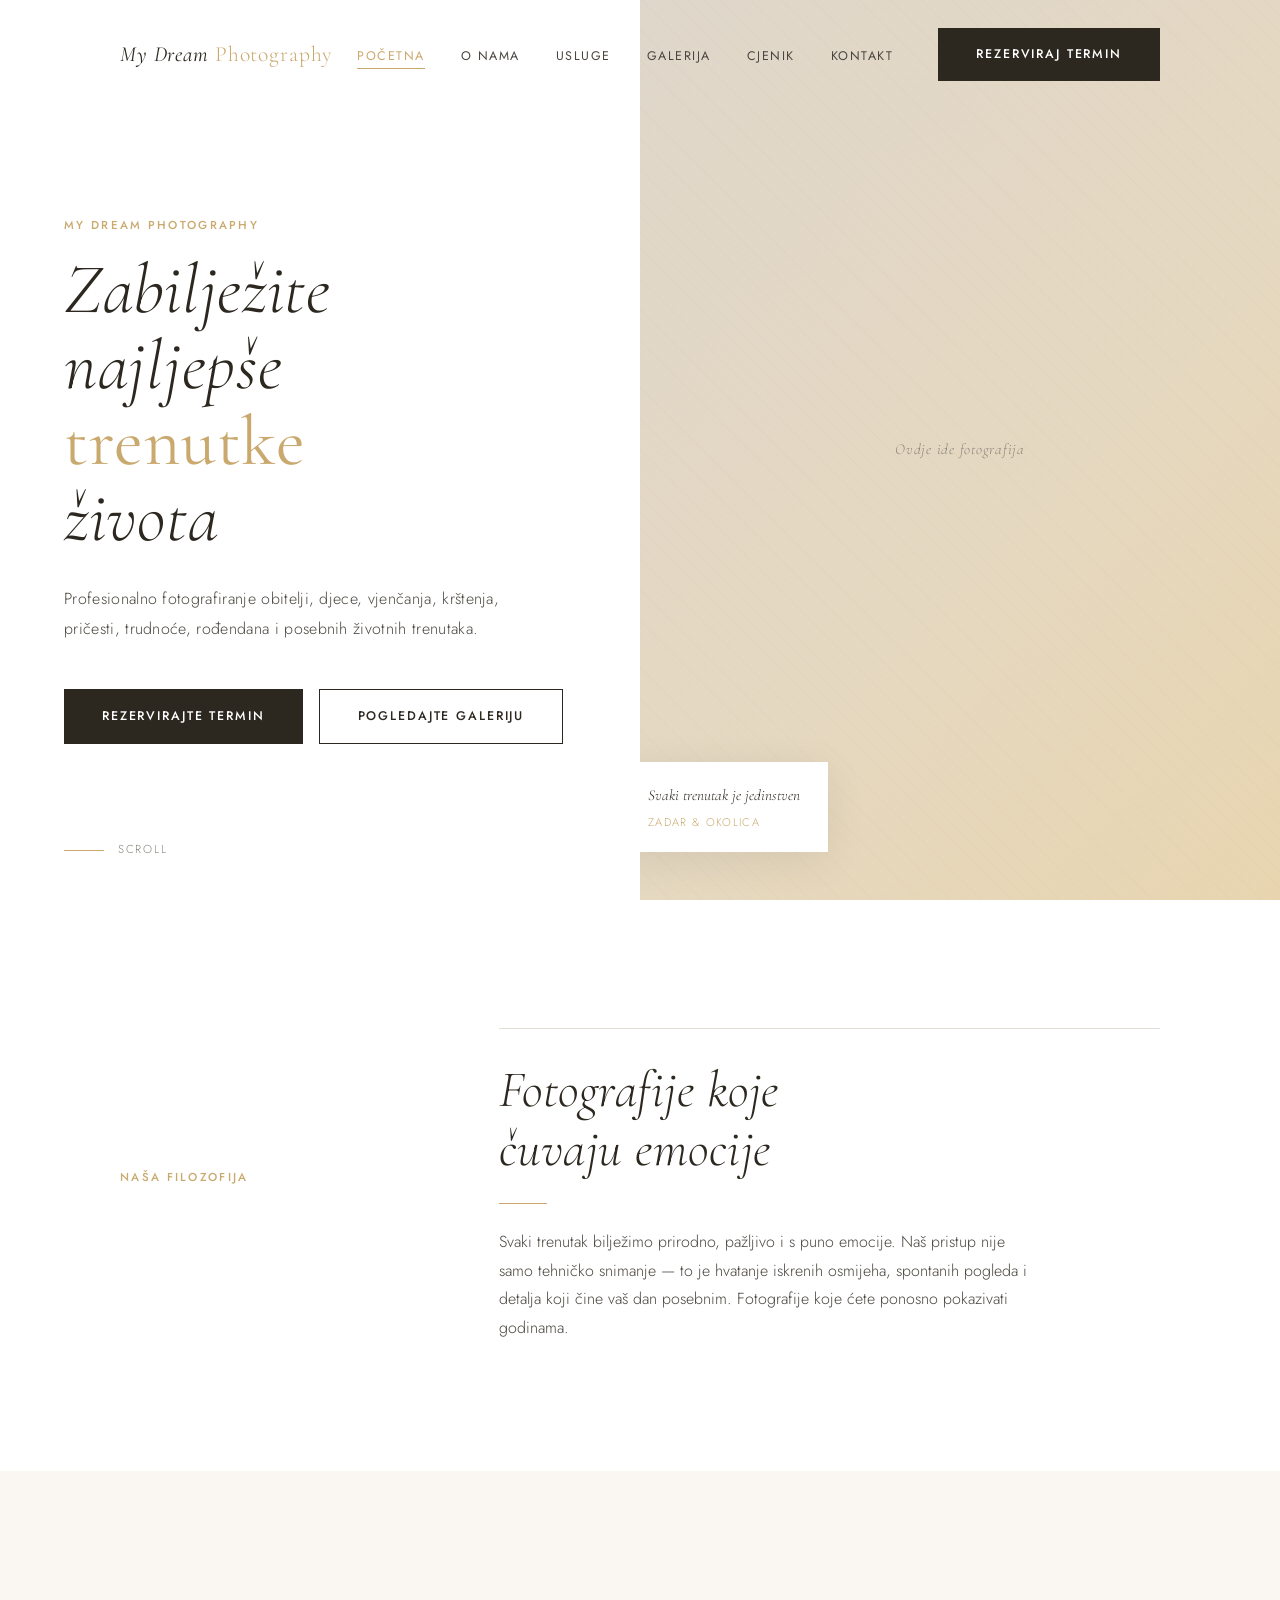
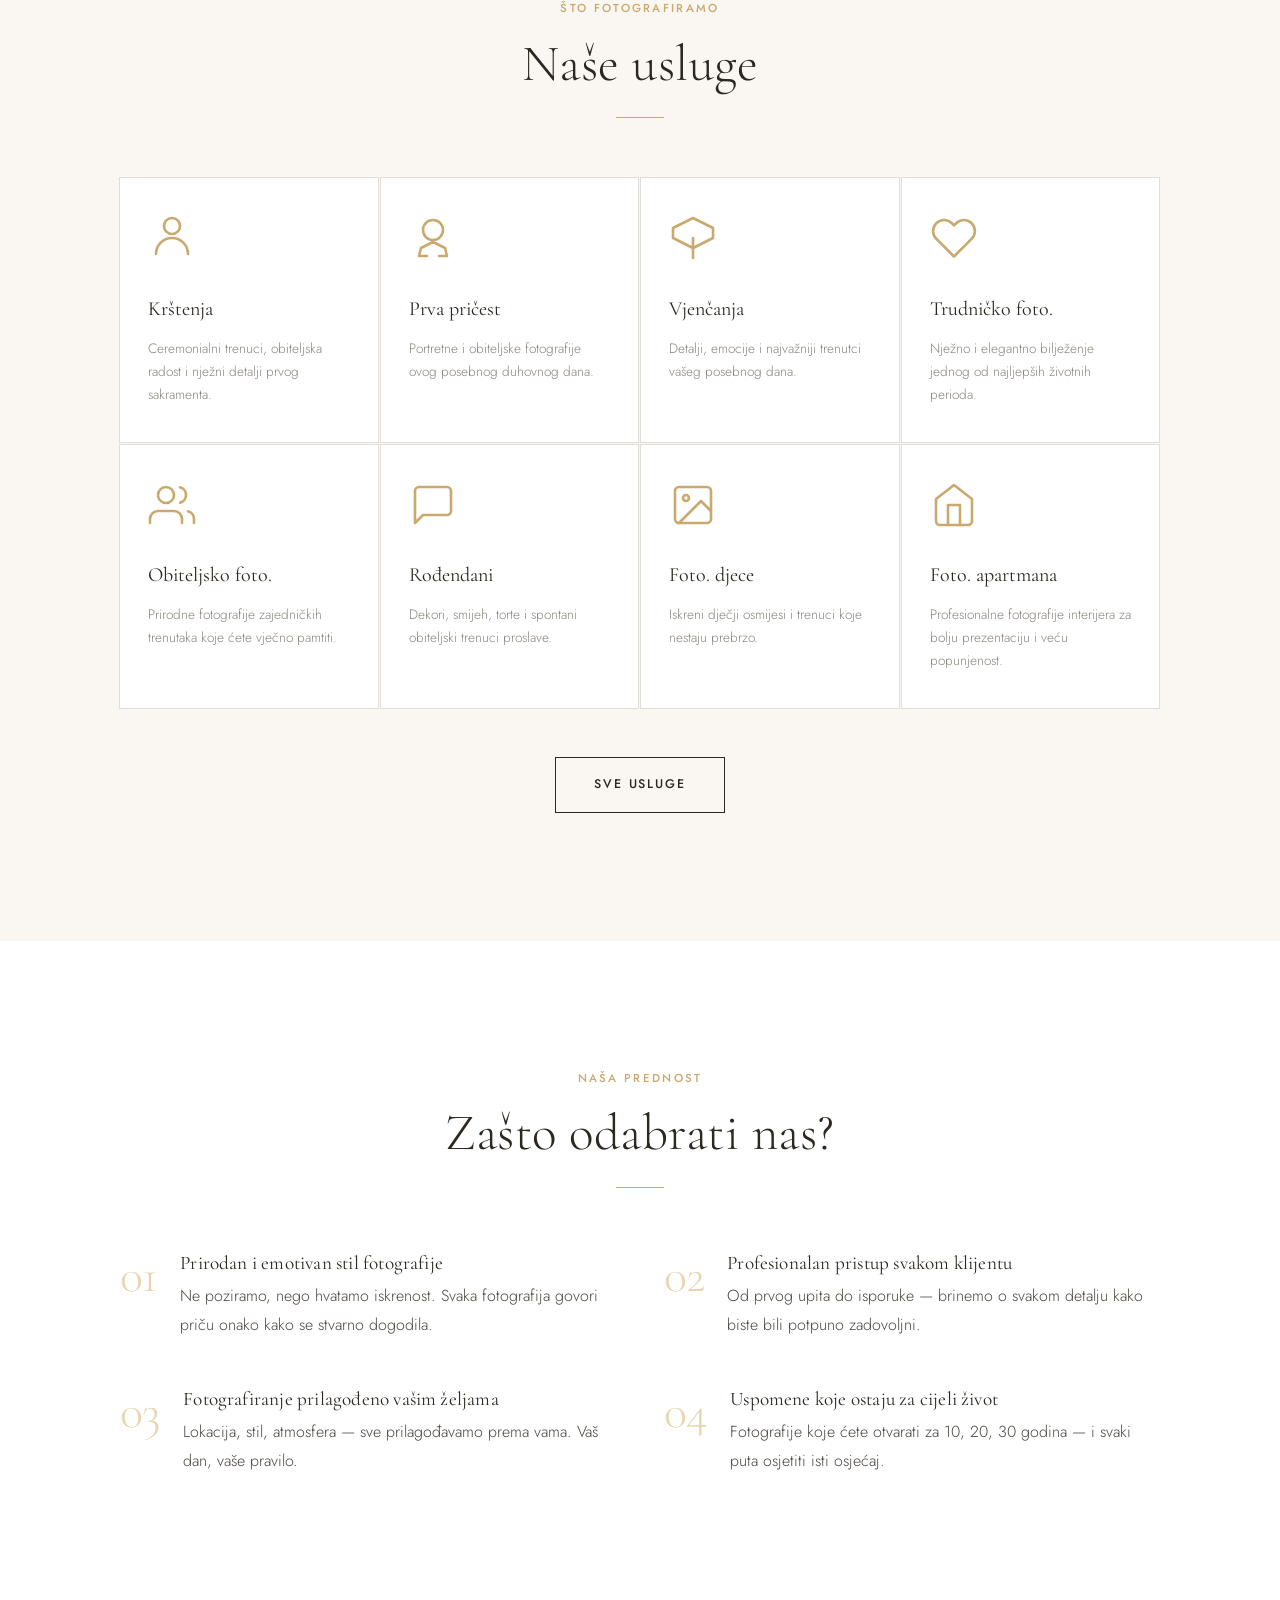
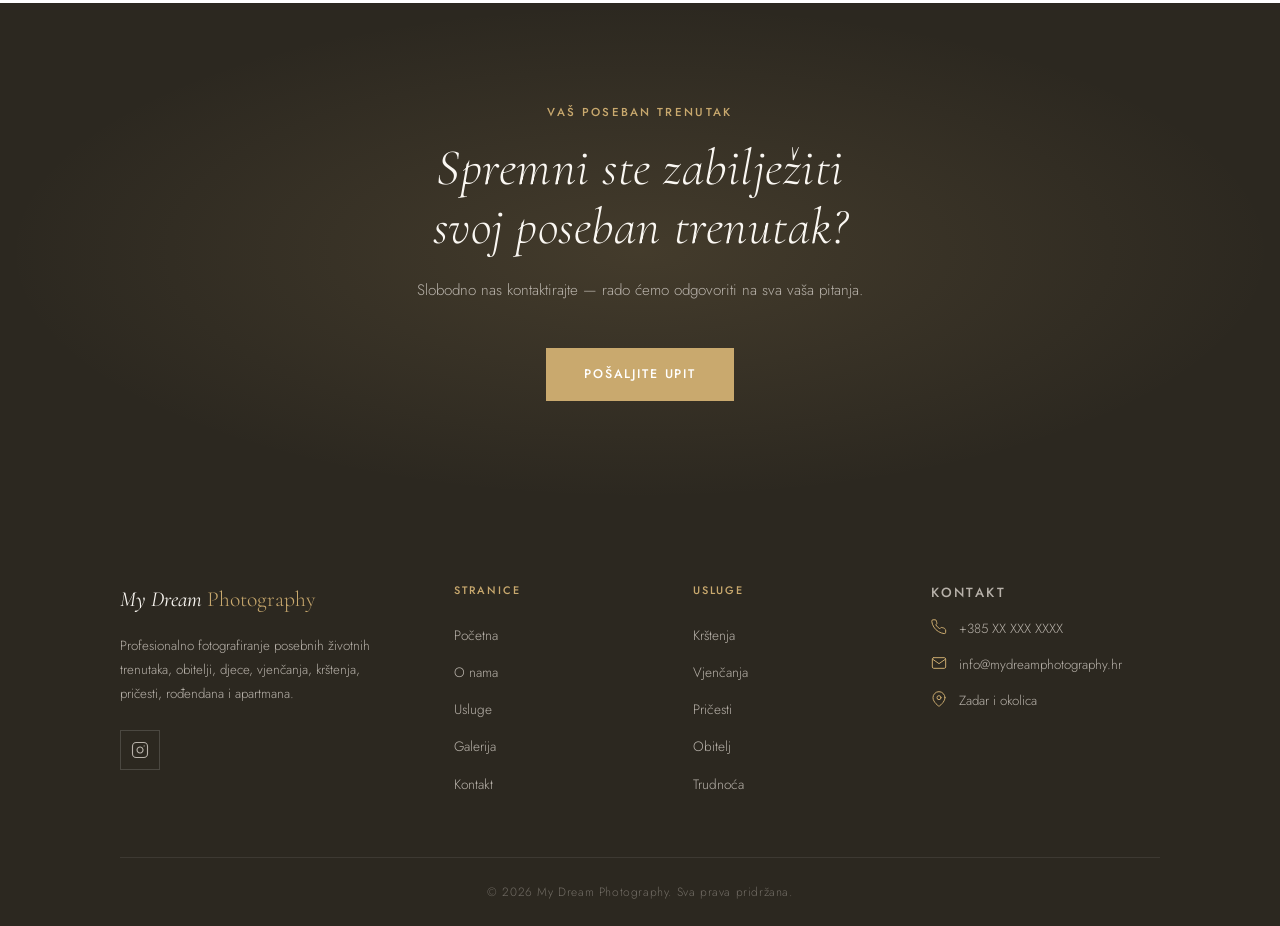
==== index.html @ 4d003e07 "1" ====
<!DOCTYPE html>
<html lang="hr">
<head>
  <meta charset="UTF-8">
  <meta name="viewport" content="width=device-width, initial-scale=1.0">
  <title>My Dream Photography | Profesionalni fotograf Zadar</title>
  <meta name="description" content="Profesionalno fotografiranje vjenčanja, krštenja, pričesti, obitelji, djece, trudnoće, rođendana i apartmana u Zadru i okolici.">
  <meta property="og:title" content="My Dream Photography | Profesionalni fotograf Zadar">
  <meta property="og:description" content="Zabilježite najljepše trenutke života kroz objektiv. Profesionalno fotografiranje u Zadru i okolici.">
  <meta property="og:type" content="website">
  <link rel="preconnect" href="https://fonts.googleapis.com">
  <link rel="preconnect" href="https://fonts.gstatic.com" crossorigin>
  <link href="https://fonts.googleapis.com/css2?family=Cormorant+Garamond:ital,wght@0,300;0,400;0,500;1,300;1,400&family=Jost:wght@300;400;500&display=swap" rel="stylesheet">
  <link rel="stylesheet" href="css/style.css">
</head>
<body>

  <!-- NAV -->
  <nav class="nav" aria-label="Glavna navigacija">
    <div class="container">
      <div class="nav__inner">
        <a href="index.html" class="nav__logo">My Dream <span>Photography</span></a>
        <ul class="nav__links" role="list">
          <li><a href="index.html">Početna</a></li>
          <li><a href="pages/o-nama.html">O nama</a></li>
          <li><a href="pages/usluge.html">Usluge</a></li>
          <li><a href="pages/galerija.html">Galerija</a></li>
          <li><a href="pages/cjenik.html">Cjenik</a></li>
          <li><a href="pages/kontakt.html">Kontakt</a></li>
        </ul>
        <a href="pages/kontakt.html" class="btn btn--primary nav__cta">Rezerviraj termin</a>
        <button class="nav__hamburger" aria-label="Otvori meni" aria-expanded="false">
          <span></span><span></span><span></span>
        </button>
      </div>
    </div>
  </nav>

  <!-- MOBILE MENU -->
  <div class="nav__overlay"></div>
  <div class="nav__mobile">
    <a href="index.html">Početna</a>
    <a href="pages/o-nama.html">O nama</a>
    <a href="pages/usluge.html">Usluge</a>
    <a href="pages/galerija.html">Galerija</a>
    <a href="pages/cjenik.html">Cjenik</a>
    <a href="pages/kontakt.html">Kontakt</a>
    <a href="pages/kontakt.html" class="btn btn--primary">Rezerviraj termin</a>
  </div>

  <main>

    <!-- HERO -->
    <section class="hero" aria-label="Hero sekcija">
      <div class="hero__content">
        <span class="eyebrow">My Dream Photography</span>
        <h1 class="hero__title reveal">
          Zabilježite<br>
          najljepše<br>
          <em>trenutke</em><br>
          života
        </h1>
        <p class="hero__subtitle reveal" style="transition-delay: 0.15s;">
          Profesionalno fotografiranje obitelji, djece, vjenčanja, krštenja, pričesti, trudnoće, rođendana i posebnih životnih trenutaka.
        </p>
        <div class="hero__buttons reveal" style="transition-delay: 0.25s;">
          <a href="pages/kontakt.html" class="btn btn--primary">Rezervirajte termin</a>
          <a href="pages/galerija.html" class="btn btn--outline">Pogledajte galeriju</a>
        </div>
        <div class="hero__scroll">
          <span class="hero__scroll-line"></span>
          Scroll
        </div>
      </div>

      <div class="hero__visual">
        <div class="photo-placeholder hero__photo-placeholder">
          <span>Ovdje ide fotografija</span>
        </div>
        <div class="hero__badge reveal" style="transition-delay: 0.4s;">
          <p>Svaki trenutak je jedinstven</p>
          <span>Zadar &amp; okolica</span>
        </div>
      </div>
    </section>

    <!-- INTRO -->
    <section class="section intro" id="uvod">
      <div class="container">
        <div class="intro__inner">
          <div class="intro__label reveal-left">
            <span class="eyebrow">Naša filozofija</span>
          </div>
          <div class="intro__title-block reveal">
            <h2>Fotografije koje<br><em style="font-style:italic;">čuvaju emocije</em></h2>
            <div class="divider divider--left"></div>
            <p style="max-width: 540px;">
              Svaki trenutak bilježimo prirodno, pažljivo i s puno emocije. Naš pristup nije samo tehničko snimanje — to je hvatanje iskrenih osmijeha, spontanih pogleda i detalja koji čine vaš dan posebnim. Fotografije koje ćete ponosno pokazivati godinama.
            </p>
          </div>
        </div>
      </div>
    </section>

    <!-- SERVICES -->
    <section class="section section--cream">
      <div class="container">
        <div class="text-center reveal">
          <span class="eyebrow">Što fotografiramo</span>
          <h2>Naše usluge</h2>
          <div class="divider"></div>
        </div>
        <div class="services__grid stagger">
          <div class="service-card">
            <svg class="service-card__icon" viewBox="0 0 24 24" fill="none" stroke="currentColor" stroke-width="1.3" stroke-linecap="round" stroke-linejoin="round" aria-hidden="true">
              <path d="M12 2a4 4 0 1 0 4 4A4 4 0 0 0 12 2zM4 20a8 8 0 0 1 16 0"/>
            </svg>
            <p class="service-card__title">Krštenja</p>
            <p class="service-card__desc">Ceremonialni trenuci, obiteljska radost i nježni detalji prvog sakramenta.</p>
          </div>
          <div class="service-card">
            <svg class="service-card__icon" viewBox="0 0 24 24" fill="none" stroke="currentColor" stroke-width="1.3" stroke-linecap="round" stroke-linejoin="round" aria-hidden="true">
              <circle cx="12" cy="8" r="5"/><path d="M9 21H5l1-4 6-3 6 3 1 4h-4"/>
            </svg>
            <p class="service-card__title">Prva pričest</p>
            <p class="service-card__desc">Portretne i obiteljske fotografije ovog posebnog duhovnog dana.</p>
          </div>
          <div class="service-card">
            <svg class="service-card__icon" viewBox="0 0 24 24" fill="none" stroke="currentColor" stroke-width="1.3" stroke-linecap="round" stroke-linejoin="round" aria-hidden="true">
              <path d="M12 22V12M2 7l10-5 10 5M2 7v5l10 5 10-5V7"/>
            </svg>
            <p class="service-card__title">Vjenčanja</p>
            <p class="service-card__desc">Detalji, emocije i najvažniji trenutci vašeg posebnog dana.</p>
          </div>
          <div class="service-card">
            <svg class="service-card__icon" viewBox="0 0 24 24" fill="none" stroke="currentColor" stroke-width="1.3" stroke-linecap="round" stroke-linejoin="round" aria-hidden="true">
              <path d="M20.84 4.61a5.5 5.5 0 0 0-7.78 0L12 5.67l-1.06-1.06a5.5 5.5 0 0 0-7.78 7.78l1.06 1.06L12 21.23l7.78-7.78 1.06-1.06a5.5 5.5 0 0 0 0-7.78z"/>
            </svg>
            <p class="service-card__title">Trudničko foto.</p>
            <p class="service-card__desc">Nježno i elegantno bilježenje jednog od najljepših životnih perioda.</p>
          </div>
          <div class="service-card">
            <svg class="service-card__icon" viewBox="0 0 24 24" fill="none" stroke="currentColor" stroke-width="1.3" stroke-linecap="round" stroke-linejoin="round" aria-hidden="true">
              <path d="M17 21v-2a4 4 0 0 0-4-4H5a4 4 0 0 0-4 4v2"/><circle cx="9" cy="7" r="4"/>
              <path d="M23 21v-2a4 4 0 0 0-3-3.87"/><path d="M16 3.13a4 4 0 0 1 0 7.75"/>
            </svg>
            <p class="service-card__title">Obiteljsko foto.</p>
            <p class="service-card__desc">Prirodne fotografije zajedničkih trenutaka koje ćete vječno pamtiti.</p>
          </div>
          <div class="service-card">
            <svg class="service-card__icon" viewBox="0 0 24 24" fill="none" stroke="currentColor" stroke-width="1.3" stroke-linecap="round" stroke-linejoin="round" aria-hidden="true">
              <path d="M21 15a2 2 0 0 1-2 2H7l-4 4V5a2 2 0 0 1 2-2h14a2 2 0 0 1 2 2z"/>
            </svg>
            <p class="service-card__title">Rođendani</p>
            <p class="service-card__desc">Dekori, smijeh, torte i spontani obiteljski trenuci proslave.</p>
          </div>
          <div class="service-card">
            <svg class="service-card__icon" viewBox="0 0 24 24" fill="none" stroke="currentColor" stroke-width="1.3" stroke-linecap="round" stroke-linejoin="round" aria-hidden="true">
              <rect x="3" y="3" width="18" height="18" rx="2"/><circle cx="8.5" cy="8.5" r="1.5"/>
              <path d="M21 15l-5-5L5 21"/>
            </svg>
            <p class="service-card__title">Foto. djece</p>
            <p class="service-card__desc">Iskreni dječji osmijesi i trenuci koje nestaju prebrzo.</p>
          </div>
          <div class="service-card">
            <svg class="service-card__icon" viewBox="0 0 24 24" fill="none" stroke="currentColor" stroke-width="1.3" stroke-linecap="round" stroke-linejoin="round" aria-hidden="true">
              <path d="M3 9l9-7 9 7v11a2 2 0 0 1-2 2H5a2 2 0 0 1-2-2z"/>
              <polyline points="9 22 9 12 15 12 15 22"/>
            </svg>
            <p class="service-card__title">Foto. apartmana</p>
            <p class="service-card__desc">Profesionalne fotografije interijera za bolju prezentaciju i veću popunjenost.</p>
          </div>
        </div>
        <div class="text-center mt-48 reveal">
          <a href="pages/usluge.html" class="btn btn--outline">Sve usluge</a>
        </div>
      </div>
    </section>

    <!-- WHY US -->
    <section class="section">
      <div class="container">
        <div class="reveal text-center">
          <span class="eyebrow">Naša prednost</span>
          <h2>Zašto odabrati nas?</h2>
          <div class="divider"></div>
        </div>
        <div class="why__grid stagger" style="margin-top: 64px;">
          <div class="why-item">
            <span class="why-item__num">01</span>
            <div class="why-item__content">
              <h4>Prirodan i emotivan stil fotografije</h4>
              <p>Ne poziramo, nego hvatamo iskrenost. Svaka fotografija govori priču onako kako se stvarno dogodila.</p>
            </div>
          </div>
          <div class="why-item">
            <span class="why-item__num">02</span>
            <div class="why-item__content">
              <h4>Profesionalan pristup svakom klijentu</h4>
              <p>Od prvog upita do isporuke — brinemo o svakom detalju kako biste bili potpuno zadovoljni.</p>
            </div>
          </div>
          <div class="why-item">
            <span class="why-item__num">03</span>
            <div class="why-item__content">
              <h4>Fotografiranje prilagođeno vašim željama</h4>
              <p>Lokacija, stil, atmosfera — sve prilagođavamo prema vama. Vaš dan, vaše pravilo.</p>
            </div>
          </div>
          <div class="why-item">
            <span class="why-item__num">04</span>
            <div class="why-item__content">
              <h4>Uspomene koje ostaju za cijeli život</h4>
              <p>Fotografije koje ćete otvarati za 10, 20, 30 godina — i svaki puta osjetiti isti osjećaj.</p>
            </div>
          </div>
        </div>
      </div>
    </section>

    <!-- CTA BANNER -->
    <section class="cta-banner reveal">
      <div class="container text-center">
        <span class="eyebrow" style="color: var(--gold);">Vaš poseban trenutak</span>
        <h2>Spremni ste zabilježiti<br>svoj poseban trenutak?</h2>
        <p>Slobodno nas kontaktirajte — rado ćemo odgovoriti na sva vaša pitanja.</p>
        <a href="pages/kontakt.html" class="btn btn--gold">Pošaljite upit</a>
      </div>
    </section>

  </main>

  <!-- FOOTER -->
  <footer class="footer" role="contentinfo">
    <div class="container">
      <div class="footer__inner">
        <div>
          <a href="index.html" class="footer__logo">My Dream <span>Photography</span></a>
          <p class="footer__desc">Profesionalno fotografiranje posebnih životnih trenutaka, obitelji, djece, vjenčanja, krštenja, pričesti, rođendana i apartmana.</p>
          <a href="#" class="footer__insta" aria-label="Instagram profil">
            <svg width="18" height="18" viewBox="0 0 24 24" fill="none" stroke="currentColor" stroke-width="1.5" stroke-linecap="round" stroke-linejoin="round" aria-hidden="true">
              <rect x="2" y="2" width="20" height="20" rx="5" ry="5"/>
              <path d="M16 11.37A4 4 0 1 1 12.63 8 4 4 0 0 1 16 11.37z"/>
              <line x1="17.5" y1="6.5" x2="17.51" y2="6.5"/>
            </svg>
          </a>
        </div>
        <div>
          <p class="footer__heading">Stranice</p>
          <ul class="footer__links">
            <li><a href="index.html">Početna</a></li>
            <li><a href="pages/o-nama.html">O nama</a></li>
            <li><a href="pages/usluge.html">Usluge</a></li>
            <li><a href="pages/galerija.html">Galerija</a></li>
            <li><a href="pages/kontakt.html">Kontakt</a></li>
          </ul>
        </div>
        <div>
          <p class="footer__heading">Usluge</p>
          <ul class="footer__links">
            <li><a href="pages/usluge.html">Krštenja</a></li>
            <li><a href="pages/usluge.html">Vjenčanja</a></li>
            <li><a href="pages/usluge.html">Pričesti</a></li>
            <li><a href="pages/usluge.html">Obitelj</a></li>
            <li><a href="pages/usluge.html">Trudnoća</a></li>
          </ul>
        </div>
        <div class="footer__contact">
          <p class="footer__heading">Kontakt</p>
          <p>
            <svg viewBox="0 0 24 24" fill="none" stroke="currentColor" stroke-width="1.5" stroke-linecap="round" stroke-linejoin="round" aria-hidden="true"><path d="M22 16.92v3a2 2 0 0 1-2.18 2 19.79 19.79 0 0 1-8.63-3.07A19.5 19.5 0 0 1 4.19 12a19.79 19.79 0 0 1-3-8.64A2 2 0 0 1 3.06 1.18h3a2 2 0 0 1 2 1.72 12.84 12.84 0 0 0 .7 2.81 2 2 0 0 1-.45 2.11L7.09 8.54a16 16 0 0 0 6 6l1.27-1.27a2 2 0 0 1 2.11-.45 12.84 12.84 0 0 0 2.81.7A2 2 0 0 1 21 15z"/></svg>
            +385 XX XXX XXXX
          </p>
          <p>
            <svg viewBox="0 0 24 24" fill="none" stroke="currentColor" stroke-width="1.5" stroke-linecap="round" stroke-linejoin="round" aria-hidden="true"><path d="M4 4h16c1.1 0 2 .9 2 2v12c0 1.1-.9 2-2 2H4c-1.1 0-2-.9-2-2V6c0-1.1.9-2 2-2z"/><polyline points="22,6 12,13 2,6"/></svg>
            info@mydreamphotography.hr
          </p>
          <p>
            <svg viewBox="0 0 24 24" fill="none" stroke="currentColor" stroke-width="1.5" stroke-linecap="round" stroke-linejoin="round" aria-hidden="true"><path d="M21 10c0 7-9 13-9 13s-9-6-9-13a9 9 0 0 1 18 0z"/><circle cx="12" cy="10" r="3"/></svg>
            Zadar i okolica
          </p>
        </div>
      </div>
    </div>
    <div class="footer__bottom">
      &copy; 2026 My Dream Photography. Sva prava pridržana.
    </div>
  </footer>

  <script src="js/shared.js"></script>
</body>
</html>
---- css/style.css ----
/* ===========================
   MY DREAM PHOTOGRAPHY
   Design tokens & base styles
   =========================== */

@import url('https://fonts.googleapis.com/css2?family=Cormorant+Garamond:ital,wght@0,300;0,400;0,500;0,600;1,300;1,400&family=Jost:wght@300;400;500&display=swap');

:root {
  /* Palette */
  --white:       #FFFFFF;
  --cream:       #FAF7F2;
  --blush:       #F5EDE3;
  --gold-light:  #E8D5B0;
  --gold:        #C9A96E;
  --warm-gray:   #E2DDD7;
  --mid-gray:    #B8B2AA;
  --text-light:  #8A847C;
  --text:        #4A453F;
  --text-dark:   #2C2820;

  /* Typography */
  --serif:       'Cormorant Garamond', Georgia, serif;
  --sans:        'Jost', system-ui, sans-serif;

  /* Spacing */
  --section-pad: clamp(80px, 10vw, 140px);
  --container:   1160px;
  --gap:         clamp(24px, 4vw, 48px);

  /* Motion */
  --ease-out:    cubic-bezier(0.16, 1, 0.3, 1);
  --ease-in-out: cubic-bezier(0.4, 0, 0.2, 1);
  --dur-fast:    0.3s;
  --dur-med:     0.6s;
  --dur-slow:    1s;
}

/* ====== RESET & BASE ====== */
*, *::before, *::after { box-sizing: border-box; margin: 0; padding: 0; }

html {
  scroll-behavior: smooth;
  font-size: 16px;
}

body {
  font-family: var(--sans);
  font-weight: 300;
  color: var(--text);
  background: var(--white);
  line-height: 1.7;
  overflow-x: hidden;
}

img { max-width: 100%; height: auto; display: block; }
a { color: inherit; text-decoration: none; }
ul { list-style: none; }

/* ====== TYPOGRAPHY ====== */
h1, h2, h3, h4, h5 {
  font-family: var(--serif);
  font-weight: 400;
  color: var(--text-dark);
  line-height: 1.15;
  letter-spacing: 0.01em;
}

h1 { font-size: clamp(2.8rem, 6vw, 5.2rem); font-weight: 300; }
h2 { font-size: clamp(2rem, 4vw, 3.2rem); font-weight: 300; }
h3 { font-size: clamp(1.4rem, 2.5vw, 2rem); }
h4 { font-size: clamp(1.1rem, 2vw, 1.4rem); }

p {
  font-size: clamp(0.9rem, 1.5vw, 1rem);
  color: var(--text);
  line-height: 1.8;
}

.eyebrow {
  font-family: var(--sans);
  font-size: 0.72rem;
  font-weight: 500;
  letter-spacing: 0.2em;
  text-transform: uppercase;
  color: var(--gold);
  display: block;
  margin-bottom: 16px;
}

/* ====== LAYOUT ====== */
.container {
  max-width: var(--container);
  margin: 0 auto;
  padding: 0 clamp(20px, 5vw, 60px);
}

.section {
  padding: var(--section-pad) 0;
}

.section--cream { background: var(--cream); }
.section--blush { background: var(--blush); }
.section--warm  { background: var(--warm-gray); }

/* ====== PLACEHOLDERS ====== */
.photo-placeholder {
  background: linear-gradient(135deg, var(--warm-gray) 0%, var(--gold-light) 100%);
  display: flex;
  align-items: center;
  justify-content: center;
  text-align: center;
  position: relative;
  overflow: hidden;
}

.photo-placeholder::before {
  content: '';
  position: absolute;
  inset: 0;
  background: 
    linear-gradient(135deg, rgba(201,169,110,0.12) 0%, transparent 60%),
    repeating-linear-gradient(
      45deg,
      transparent,
      transparent 10px,
      rgba(201,169,110,0.06) 10px,
      rgba(201,169,110,0.06) 11px
    );
}

.photo-placeholder span {
  font-family: var(--serif);
  font-style: italic;
  font-size: 0.95rem;
  color: var(--text-light);
  letter-spacing: 0.05em;
  position: relative;
  z-index: 1;
  padding: 20px;
}

/* ====== BUTTONS ====== */
.btn {
  display: inline-flex;
  align-items: center;
  gap: 10px;
  font-family: var(--sans);
  font-size: 0.78rem;
  font-weight: 500;
  letter-spacing: 0.15em;
  text-transform: uppercase;
  padding: 16px 38px;
  border: none;
  cursor: pointer;
  transition: all var(--dur-fast) var(--ease-out);
  text-decoration: none;
  position: relative;
  overflow: hidden;
}

.btn::after {
  content: '';
  position: absolute;
  inset: 0;
  background: rgba(255,255,255,0.15);
  transform: translateX(-110%);
  transition: transform 0.5s var(--ease-out);
  pointer-events: none;
}

.btn:hover::after { transform: translateX(0); }

.btn--primary {
  background: var(--text-dark);
  color: var(--white);
}

.btn--primary:hover {
  background: var(--gold);
  transform: translateY(-2px);
}

.btn--outline {
  background: transparent;
  color: var(--text-dark);
  border: 1px solid var(--text-dark);
}

.btn--outline:hover {
  background: var(--text-dark);
  color: var(--white);
  transform: translateY(-2px);
}

.btn--gold {
  background: var(--gold);
  color: var(--white);
}

.btn--gold:hover {
  background: var(--text-dark);
  transform: translateY(-2px);
}

.btn--ghost {
  background: transparent;
  color: var(--gold);
  border: 1px solid var(--gold);
  padding: 14px 32px;
}

.btn--ghost:hover {
  background: var(--gold);
  color: var(--white);
}

/* ====== NAVIGATION ====== */
.nav {
  position: fixed;
  top: 0;
  left: 0;
  width: 100%;
  z-index: 1000;
  transition: all var(--dur-med) var(--ease-out);
  padding: 28px 0;
}

.nav.scrolled {
  background: rgba(255,255,255,0.96);
  backdrop-filter: blur(20px);
  -webkit-backdrop-filter: blur(20px);
  padding: 18px 0;
  box-shadow: 0 1px 0 rgba(0,0,0,0.06);
}

.nav__inner {
  display: flex;
  align-items: center;
  justify-content: space-between;
}

.nav__logo {
  font-family: var(--serif);
  font-size: 1.35rem;
  font-weight: 400;
  letter-spacing: 0.04em;
  color: var(--text-dark);
  font-style: italic;
}

.nav__logo span {
  font-weight: 300;
  font-style: normal;
  color: var(--gold);
}

.nav__links {
  display: flex;
  align-items: center;
  gap: 36px;
}

.nav__links a {
  font-size: 0.78rem;
  font-weight: 400;
  letter-spacing: 0.12em;
  text-transform: uppercase;
  color: var(--text);
  transition: color var(--dur-fast);
  position: relative;
}

.nav__links a::after {
  content: '';
  position: absolute;
  bottom: -4px;
  left: 0;
  width: 0;
  height: 1px;
  background: var(--gold);
  transition: width var(--dur-fast) var(--ease-out);
}

.nav__links a:hover { color: var(--text-dark); }
.nav__links a:hover::after { width: 100%; }
.nav__links a.active { color: var(--gold); }
.nav__links a.active::after { width: 100%; }

.nav__cta {
  margin-left: 20px;
}

/* Hamburger */
.nav__hamburger {
  display: none;
  flex-direction: column;
  justify-content: space-between;
  width: 28px;
  height: 20px;
  cursor: pointer;
  background: none;
  border: none;
  padding: 0;
  z-index: 1100;
}

.nav__hamburger span {
  display: block;
  height: 1px;
  background: var(--text-dark);
  transition: all var(--dur-fast) var(--ease-out);
  transform-origin: left center;
}

.nav__hamburger.open span:nth-child(1) { transform: rotate(45deg) translate(1px, -1px); }
.nav__hamburger.open span:nth-child(2) { opacity: 0; transform: scaleX(0); }
.nav__hamburger.open span:nth-child(3) { transform: rotate(-45deg) translate(1px, 1px); }

/* Mobile menu */
.nav__mobile {
  position: fixed;
  top: 0;
  right: -100%;
  width: min(360px, 100vw);
  height: 100vh;
  background: var(--white);
  z-index: 1050;
  display: flex;
  flex-direction: column;
  justify-content: center;
  align-items: flex-start;
  padding: 60px 48px;
  transition: right var(--dur-slow) var(--ease-out);
  box-shadow: -20px 0 60px rgba(0,0,0,0.08);
}

.nav__mobile.open { right: 0; }

.nav__mobile a {
  font-family: var(--serif);
  font-size: 2.2rem;
  font-weight: 300;
  color: var(--text-dark);
  margin-bottom: 16px;
  opacity: 0;
  transform: translateX(20px);
  transition: opacity 0.4s, transform 0.4s, color var(--dur-fast);
}

.nav__mobile.open a {
  opacity: 1;
  transform: translateX(0);
}

.nav__mobile.open a:nth-child(1) { transition-delay: 0.1s; }
.nav__mobile.open a:nth-child(2) { transition-delay: 0.15s; }
.nav__mobile.open a:nth-child(3) { transition-delay: 0.2s; }
.nav__mobile.open a:nth-child(4) { transition-delay: 0.25s; }
.nav__mobile.open a:nth-child(5) { transition-delay: 0.3s; }
.nav__mobile.open a:nth-child(6) { transition-delay: 0.35s; }

.nav__mobile a:hover { color: var(--gold); }

.nav__mobile .btn {
  margin-top: 32px;
  opacity: 0;
  transform: translateY(10px);
  transition: opacity 0.4s 0.4s, transform 0.4s 0.4s, all var(--dur-fast);
}

.nav__mobile.open .btn {
  opacity: 1;
  transform: translateY(0);
}

.nav__overlay {
  position: fixed;
  inset: 0;
  background: rgba(44,40,32,0.5);
  z-index: 1040;
  opacity: 0;
  pointer-events: none;
  transition: opacity var(--dur-med);
  backdrop-filter: blur(4px);
}

.nav__overlay.open {
  opacity: 1;
  pointer-events: all;
}

/* ====== HERO ====== */
.hero {
  min-height: 100vh;
  display: grid;
  grid-template-columns: 1fr 1fr;
  position: relative;
  overflow: hidden;
}

.hero__content {
  display: flex;
  flex-direction: column;
  justify-content: center;
  padding: 140px clamp(20px, 5vw, 80px) 80px;
  position: relative;
  z-index: 2;
}

.hero__title {
  font-size: clamp(3rem, 5.5vw, 5.5rem);
  font-weight: 300;
  font-style: italic;
  line-height: 1.08;
  margin-bottom: 28px;
  color: var(--text-dark);
}

.hero__title em {
  font-style: normal;
  font-weight: 400;
  color: var(--gold);
}

.hero__subtitle {
  font-size: clamp(0.9rem, 1.4vw, 1rem);
  font-weight: 300;
  color: var(--text);
  max-width: 440px;
  margin-bottom: 44px;
  line-height: 1.9;
  letter-spacing: 0.02em;
}

.hero__buttons {
  display: flex;
  gap: 16px;
  flex-wrap: wrap;
}

.hero__visual {
  position: relative;
  background: linear-gradient(160deg, var(--cream) 0%, var(--gold-light) 100%);
  overflow: hidden;
}

.hero__photo {
  width: 100%;
  height: 100%;
  object-fit: cover;
}

.hero__photo-placeholder {
  width: 100%;
  height: 100%;
  min-height: 600px;
}

.hero__badge {
  position: absolute;
  bottom: 48px;
  left: -20px;
  background: var(--white);
  padding: 20px 28px;
  box-shadow: 0 8px 40px rgba(0,0,0,0.08);
}

.hero__badge p {
  font-family: var(--serif);
  font-size: 0.95rem;
  font-style: italic;
  color: var(--text-dark);
}

.hero__badge span {
  font-family: var(--sans);
  font-size: 0.7rem;
  letter-spacing: 0.12em;
  text-transform: uppercase;
  color: var(--gold);
  display: block;
  margin-top: 4px;
}

.hero__scroll {
  position: absolute;
  bottom: 40px;
  left: clamp(20px, 5vw, 80px);
  display: flex;
  align-items: center;
  gap: 14px;
  font-size: 0.72rem;
  letter-spacing: 0.15em;
  text-transform: uppercase;
  color: var(--text-light);
}

.hero__scroll-line {
  width: 40px;
  height: 1px;
  background: var(--gold);
  position: relative;
  overflow: hidden;
}

.hero__scroll-line::after {
  content: '';
  position: absolute;
  left: -100%;
  top: 0;
  width: 100%;
  height: 100%;
  background: var(--text-dark);
  animation: lineSlide 2s ease-in-out infinite;
}

@keyframes lineSlide {
  0% { left: -100%; }
  50% { left: 0; }
  100% { left: 100%; }
}

/* ====== INTRO SECTION ====== */
.intro {
  padding: var(--section-pad) 0;
  background: var(--white);
}

.intro__inner {
  display: grid;
  grid-template-columns: 1fr 2fr;
  gap: var(--gap);
  align-items: center;
}

.intro__label {
  position: relative;
}

.intro__title-block {
  border-top: 1px solid var(--warm-gray);
  padding-top: 32px;
}

.intro__title-block h2 {
  font-style: italic;
  font-weight: 300;
}

.intro__divider {
  width: 48px;
  height: 1px;
  background: var(--gold);
  margin: 28px 0;
}

/* ====== SERVICE CARDS ====== */
.services__grid {
  display: grid;
  grid-template-columns: repeat(4, 1fr);
  gap: 2px;
  margin-top: 60px;
}

.service-card {
  background: var(--white);
  padding: 36px 28px;
  cursor: pointer;
  transition: all var(--dur-med) var(--ease-out);
  position: relative;
  overflow: hidden;
  border: 1px solid var(--warm-gray);
  margin: -1px 0 0 -1px;
}

.service-card::before {
  content: '';
  position: absolute;
  bottom: 0;
  left: 0;
  width: 100%;
  height: 3px;
  background: var(--gold);
  transform: scaleX(0);
  transform-origin: left;
  transition: transform var(--dur-med) var(--ease-out);
}

.service-card:hover {
  transform: translateY(-6px);
  z-index: 2;
  box-shadow: 0 20px 60px rgba(0,0,0,0.07);
  border-color: transparent;
}

.service-card:hover::before { transform: scaleX(1); }

.service-card__icon {
  width: 48px;
  height: 48px;
  margin-bottom: 20px;
  color: var(--gold);
}

.service-card__title {
  font-family: var(--serif);
  font-size: 1.25rem;
  font-weight: 400;
  color: var(--text-dark);
  margin-bottom: 10px;
}

.service-card__desc {
  font-size: 0.85rem;
  color: var(--text-light);
  line-height: 1.7;
}

/* ====== WHY US ====== */
.why__grid {
  display: grid;
  grid-template-columns: repeat(2, 1fr);
  gap: 48px;
  margin-top: 64px;
}

.why-item {
  display: flex;
  gap: 24px;
  align-items: flex-start;
}

.why-item__num {
  font-family: var(--serif);
  font-size: 3rem;
  font-weight: 300;
  color: var(--gold-light);
  line-height: 1;
  flex-shrink: 0;
  letter-spacing: -0.03em;
}

.why-item__content h4 {
  font-family: var(--serif);
  font-size: 1.2rem;
  margin-bottom: 8px;
  font-weight: 400;
}

/* ====== CTA BANNER ====== */
.cta-banner {
  background: var(--text-dark);
  padding: 100px 0;
  text-align: center;
  position: relative;
  overflow: hidden;
}

.cta-banner::before {
  content: '';
  position: absolute;
  inset: 0;
  background: radial-gradient(ellipse at center, rgba(201,169,110,0.15) 0%, transparent 70%);
}

.cta-banner h2 {
  font-family: var(--serif);
  font-style: italic;
  font-weight: 300;
  color: var(--cream);
  font-size: clamp(2rem, 4vw, 3.5rem);
  margin-bottom: 20px;
  position: relative;
}

.cta-banner p {
  color: var(--mid-gray);
  margin-bottom: 44px;
  font-size: 0.95rem;
  position: relative;
}

.cta-banner .btn {
  position: relative;
}

/* ====== ABOUT ====== */
.about-hero {
  min-height: 60vh;
  display: grid;
  grid-template-columns: 1fr 1fr;
  background: var(--cream);
  padding-top: 100px;
}

.about-hero__content {
  display: flex;
  flex-direction: column;
  justify-content: center;
  padding: 80px clamp(20px, 5vw, 80px);
}

.about-hero__photo {
  background: linear-gradient(160deg, var(--gold-light) 0%, var(--warm-gray) 100%);
  min-height: 500px;
}

.about-story {
  display: grid;
  grid-template-columns: 1fr 1fr;
  gap: 80px;
  align-items: start;
}

.approach__items {
  display: flex;
  flex-direction: column;
  gap: 32px;
  margin-top: 40px;
}

.approach-item {
  display: flex;
  gap: 24px;
  padding-bottom: 32px;
  border-bottom: 1px solid var(--warm-gray);
}

.approach-item:last-child { border-bottom: none; }

.approach-item__icon {
  width: 40px;
  height: 40px;
  color: var(--gold);
  flex-shrink: 0;
  margin-top: 4px;
}

/* ====== SERVICES PAGE ====== */
.services-list {
  display: flex;
  flex-direction: column;
  gap: 80px;
}

.service-detail {
  display: grid;
  grid-template-columns: 1fr 1fr;
  gap: 60px;
  align-items: center;
  padding: 60px 0;
  border-bottom: 1px solid var(--warm-gray);
}

.service-detail:last-child { border-bottom: none; }
.service-detail:nth-child(even) .service-detail__content { order: 2; }
.service-detail:nth-child(even) .service-detail__photo { order: 1; }

.service-detail__photo {
  border-radius: 0;
  overflow: hidden;
  height: 380px;
}

.service-detail__num {
  font-family: var(--serif);
  font-size: 5rem;
  font-weight: 300;
  color: var(--warm-gray);
  line-height: 1;
  margin-bottom: 16px;
  letter-spacing: -0.04em;
}

/* ====== GALLERY ====== */
.gallery-filters {
  display: flex;
  gap: 8px;
  flex-wrap: wrap;
  justify-content: center;
  margin-bottom: 56px;
}

.gallery-filter {
  font-family: var(--sans);
  font-size: 0.75rem;
  font-weight: 500;
  letter-spacing: 0.12em;
  text-transform: uppercase;
  padding: 10px 24px;
  background: transparent;
  border: 1px solid var(--warm-gray);
  color: var(--text);
  cursor: pointer;
  transition: all var(--dur-fast);
}

.gallery-filter:hover,
.gallery-filter.active {
  background: var(--text-dark);
  border-color: var(--text-dark);
  color: var(--white);
}

.gallery-grid {
  display: grid;
  grid-template-columns: repeat(3, 1fr);
  gap: 4px;
}

.gallery-item {
  position: relative;
  overflow: hidden;
  cursor: pointer;
  aspect-ratio: 4/3;
}

.gallery-item.tall { aspect-ratio: 3/4; grid-row: span 2; }
.gallery-item.wide { grid-column: span 2; aspect-ratio: 16/9; }

.gallery-item .photo-placeholder {
  width: 100%;
  height: 100%;
  transition: transform var(--dur-slow) var(--ease-out);
}

.gallery-item:hover .photo-placeholder {
  transform: scale(1.06);
}

.gallery-item__overlay {
  position: absolute;
  inset: 0;
  background: rgba(44,40,32,0);
  display: flex;
  align-items: center;
  justify-content: center;
  transition: background var(--dur-med);
}

.gallery-item__overlay svg {
  opacity: 0;
  transform: scale(0.7);
  transition: opacity var(--dur-med), transform var(--dur-med);
  color: var(--white);
  width: 32px;
  height: 32px;
}

.gallery-item:hover .gallery-item__overlay {
  background: rgba(44,40,32,0.35);
}

.gallery-item:hover .gallery-item__overlay svg {
  opacity: 1;
  transform: scale(1);
}

/* ====== LIGHTBOX ====== */
.lightbox {
  position: fixed;
  inset: 0;
  background: rgba(20,18,14,0.96);
  z-index: 2000;
  display: flex;
  align-items: center;
  justify-content: center;
  opacity: 0;
  pointer-events: none;
  transition: opacity var(--dur-med);
}

.lightbox.active {
  opacity: 1;
  pointer-events: all;
}

.lightbox__close {
  position: absolute;
  top: 28px;
  right: 36px;
  background: none;
  border: none;
  color: var(--cream);
  cursor: pointer;
  font-size: 0.72rem;
  letter-spacing: 0.15em;
  text-transform: uppercase;
  display: flex;
  align-items: center;
  gap: 10px;
  transition: color var(--dur-fast);
}

.lightbox__close:hover { color: var(--gold); }

.lightbox__content {
  max-width: 80vw;
  max-height: 80vh;
  transform: scale(0.9);
  transition: transform var(--dur-med) var(--ease-out);
}

.lightbox.active .lightbox__content { transform: scale(1); }

.lightbox__placeholder {
  width: min(700px, 80vw);
  height: min(500px, 60vh);
}

/* ====== PRICING ====== */
.pricing-grid {
  display: grid;
  grid-template-columns: repeat(3, 1fr);
  gap: 24px;
  margin-top: 60px;
}

.pricing-card {
  border: 1px solid var(--warm-gray);
  padding: 48px 36px;
  position: relative;
  transition: all var(--dur-med) var(--ease-out);
}

.pricing-card--featured {
  background: var(--text-dark);
  border-color: var(--text-dark);
}

.pricing-card--featured .pricing-card__title,
.pricing-card--featured h3,
.pricing-card--featured .pricing-card__items li {
  color: var(--cream);
}

.pricing-card--featured .pricing-card__subtitle,
.pricing-card--featured .pricing-card__price-label {
  color: var(--mid-gray);
}

.pricing-card:not(.pricing-card--featured):hover {
  border-color: var(--gold);
  transform: translateY(-4px);
  box-shadow: 0 20px 50px rgba(0,0,0,0.06);
}

.pricing-card__label {
  position: absolute;
  top: -1px;
  left: 50%;
  transform: translateX(-50%);
  background: var(--gold);
  color: var(--white);
  font-size: 0.65rem;
  letter-spacing: 0.15em;
  text-transform: uppercase;
  padding: 6px 18px;
}

.pricing-card__title {
  font-family: var(--serif);
  font-size: 1.7rem;
  font-weight: 300;
  color: var(--text-dark);
  margin-bottom: 8px;
}

.pricing-card__subtitle {
  font-size: 0.85rem;
  color: var(--text-light);
  margin-bottom: 32px;
  line-height: 1.6;
}

.pricing-card__price {
  display: flex;
  align-items: baseline;
  gap: 6px;
  margin-bottom: 32px;
  padding-bottom: 32px;
  border-bottom: 1px solid var(--warm-gray);
}

.pricing-card--featured .pricing-card__price { border-color: rgba(255,255,255,0.12); }

.pricing-card__price-value {
  font-family: var(--serif);
  font-size: 1.6rem;
  font-style: italic;
  color: var(--gold);
}

.pricing-card__price-label {
  font-size: 0.75rem;
  letter-spacing: 0.08em;
  text-transform: uppercase;
  color: var(--text-light);
}

.pricing-card__items {
  display: flex;
  flex-direction: column;
  gap: 12px;
  margin-bottom: 36px;
}

.pricing-card__items li {
  display: flex;
  align-items: flex-start;
  gap: 10px;
  font-size: 0.87rem;
  color: var(--text);
  line-height: 1.5;
}

.pricing-card__items li::before {
  content: '—';
  color: var(--gold);
  flex-shrink: 0;
  font-family: var(--serif);
}

/* ====== CONTACT ====== */
.contact-layout {
  display: grid;
  grid-template-columns: 1fr 1.2fr;
  gap: 80px;
  align-items: start;
}

.contact-info {
  padding-top: 40px;
}

.contact-info__item {
  display: flex;
  gap: 20px;
  padding: 24px 0;
  border-bottom: 1px solid var(--warm-gray);
}

.contact-info__item:first-child { border-top: 1px solid var(--warm-gray); }

.contact-info__icon {
  width: 20px;
  height: 20px;
  color: var(--gold);
  flex-shrink: 0;
  margin-top: 2px;
}

.contact-info__text {
  font-size: 0.85rem;
}

.contact-info__text strong {
  display: block;
  font-family: var(--sans);
  font-weight: 500;
  font-size: 0.72rem;
  letter-spacing: 0.12em;
  text-transform: uppercase;
  color: var(--text-dark);
  margin-bottom: 4px;
}

.contact-form {
  background: var(--cream);
  padding: 52px 48px;
}

.form-row {
  display: grid;
  grid-template-columns: 1fr 1fr;
  gap: 16px;
}

.form-group {
  margin-bottom: 20px;
}

.form-group label {
  display: block;
  font-size: 0.72rem;
  font-weight: 500;
  letter-spacing: 0.12em;
  text-transform: uppercase;
  color: var(--text);
  margin-bottom: 8px;
}

.form-group input,
.form-group select,
.form-group textarea {
  width: 100%;
  padding: 14px 18px;
  background: var(--white);
  border: 1px solid var(--warm-gray);
  font-family: var(--sans);
  font-size: 0.9rem;
  font-weight: 300;
  color: var(--text-dark);
  outline: none;
  transition: border-color var(--dur-fast);
  appearance: none;
  -webkit-appearance: none;
}

.form-group input:focus,
.form-group select:focus,
.form-group textarea:focus {
  border-color: var(--gold);
}

.form-group textarea {
  resize: vertical;
  min-height: 120px;
}

.form-group--full { grid-column: 1 / -1; }

.instagram-cta {
  text-align: center;
  padding: 60px 0 0;
  border-top: 1px solid var(--warm-gray);
  margin-top: 60px;
}

.instagram-cta__icon {
  width: 40px;
  height: 40px;
  color: var(--gold);
  margin: 0 auto 16px;
}

/* ====== FOOTER ====== */
.footer {
  background: var(--text-dark);
  padding: 80px 0 0;
  color: var(--cream);
}

.footer__inner {
  display: grid;
  grid-template-columns: 1.5fr 1fr 1fr 1.2fr;
  gap: 48px;
  padding-bottom: 60px;
  border-bottom: 1px solid rgba(255,255,255,0.08);
}

.footer__logo {
  font-family: var(--serif);
  font-size: 1.35rem;
  font-weight: 400;
  font-style: italic;
  color: var(--cream);
  margin-bottom: 16px;
  display: block;
}

.footer__logo span {
  font-style: normal;
  font-weight: 300;
  color: var(--gold);
}

.footer__desc {
  font-size: 0.83rem;
  color: var(--mid-gray);
  line-height: 1.8;
  margin-bottom: 24px;
}

.footer__heading {
  font-family: var(--sans);
  font-size: 0.68rem;
  font-weight: 500;
  letter-spacing: 0.18em;
  text-transform: uppercase;
  color: var(--gold);
  margin-bottom: 20px;
}

.footer__links {
  display: flex;
  flex-direction: column;
  gap: 10px;
}

.footer__links a {
  font-size: 0.85rem;
  color: var(--mid-gray);
  transition: color var(--dur-fast);
}

.footer__links a:hover { color: var(--cream); }

.footer__contact p {
  display: flex;
  align-items: flex-start;
  gap: 12px;
  font-size: 0.83rem;
  color: var(--mid-gray);
  margin-bottom: 12px;
}

.footer__contact svg {
  width: 16px;
  height: 16px;
  color: var(--gold);
  flex-shrink: 0;
  margin-top: 2px;
}

.footer__insta {
  display: inline-flex;
  align-items: center;
  gap: 8px;
  width: 40px;
  height: 40px;
  border: 1px solid rgba(255,255,255,0.15);
  justify-content: center;
  transition: all var(--dur-fast);
  color: var(--mid-gray);
}

.footer__insta:hover {
  border-color: var(--gold);
  color: var(--gold);
}

.footer__bottom {
  text-align: center;
  padding: 24px;
  font-size: 0.75rem;
  color: rgba(184,178,170,0.5);
  letter-spacing: 0.05em;
}

/* ====== PAGE HEADER ====== */
.page-header {
  padding: 160px 0 80px;
  background: var(--cream);
  text-align: center;
  position: relative;
  overflow: hidden;
}

.page-header::before {
  content: '';
  position: absolute;
  bottom: 0;
  left: 50%;
  transform: translateX(-50%);
  width: 1px;
  height: 60px;
  background: linear-gradient(to bottom, transparent, var(--gold));
}

.page-header h1 {
  font-style: italic;
  font-weight: 300;
  margin-bottom: 16px;
}

.page-header p {
  max-width: 500px;
  margin: 0 auto;
  color: var(--text-light);
  font-size: 0.95rem;
}

/* ====== SCROLL ANIMATIONS ====== */
.reveal {
  opacity: 0;
  transform: translateY(30px);
  transition: opacity var(--dur-slow) var(--ease-out), transform var(--dur-slow) var(--ease-out);
}

.reveal.revealed {
  opacity: 1;
  transform: translateY(0);
}

.reveal-left {
  opacity: 0;
  transform: translateX(-40px);
  transition: opacity var(--dur-slow) var(--ease-out), transform var(--dur-slow) var(--ease-out);
}

.reveal-left.revealed {
  opacity: 1;
  transform: translateX(0);
}

.reveal-right {
  opacity: 0;
  transform: translateX(40px);
  transition: opacity var(--dur-slow) var(--ease-out), transform var(--dur-slow) var(--ease-out);
}

.reveal-right.revealed {
  opacity: 1;
  transform: translateX(0);
}

.stagger > * {
  opacity: 0;
  transform: translateY(24px);
  transition: opacity 0.7s var(--ease-out), transform 0.7s var(--ease-out);
}

.stagger.revealed > *:nth-child(1) { opacity: 1; transform: none; transition-delay: 0s; }
.stagger.revealed > *:nth-child(2) { opacity: 1; transform: none; transition-delay: 0.08s; }
.stagger.revealed > *:nth-child(3) { opacity: 1; transform: none; transition-delay: 0.16s; }
.stagger.revealed > *:nth-child(4) { opacity: 1; transform: none; transition-delay: 0.24s; }
.stagger.revealed > *:nth-child(5) { opacity: 1; transform: none; transition-delay: 0.32s; }
.stagger.revealed > *:nth-child(6) { opacity: 1; transform: none; transition-delay: 0.40s; }
.stagger.revealed > *:nth-child(7) { opacity: 1; transform: none; transition-delay: 0.48s; }
.stagger.revealed > *:nth-child(8) { opacity: 1; transform: none; transition-delay: 0.56s; }

/* ====== UTILITY ====== */
.text-center { text-align: center; }
.text-gold { color: var(--gold); }
.mt-12 { margin-top: 12px; }
.mt-20 { margin-top: 20px; }
.mt-32 { margin-top: 32px; }
.mt-48 { margin-top: 48px; }
.mb-8  { margin-bottom: 8px; }
.mb-16 { margin-bottom: 16px; }
.mb-24 { margin-bottom: 24px; }

.divider {
  width: 48px;
  height: 1px;
  background: var(--gold);
  margin: 24px auto;
}

.divider--left { margin-left: 0; }

/* ====== RESPONSIVE ====== */
@media (max-width: 1024px) {
  .services__grid { grid-template-columns: repeat(2, 1fr); }
  .pricing-grid { grid-template-columns: 1fr; max-width: 500px; margin-left: auto; margin-right: auto; }
  .footer__inner { grid-template-columns: 1fr 1fr; }
  .about-story { grid-template-columns: 1fr; gap: 40px; }
  .contact-layout { grid-template-columns: 1fr; gap: 40px; }
  .contact-form { padding: 40px 32px; }
}

@media (max-width: 768px) {
  .nav__links, .nav__cta { display: none; }
  .nav__hamburger { display: flex; }

  .hero {
    grid-template-columns: 1fr;
    min-height: auto;
  }

  .hero__content {
    padding: 120px 20px 60px;
    min-height: 70vh;
    background: var(--cream);
  }

  .hero__visual {
    min-height: 50vw;
  }

  .hero__photo-placeholder { min-height: 300px; }
  .hero__badge { display: none; }
  .hero__scroll { display: none; }

  .intro__inner {
    grid-template-columns: 1fr;
  }

  .why__grid { grid-template-columns: 1fr; }

  .about-hero {
    grid-template-columns: 1fr;
  }

  .about-hero__photo { min-height: 300px; order: -1; }

  .service-detail {
    grid-template-columns: 1fr;
  }

  .service-detail:nth-child(even) .service-detail__content { order: unset; }
  .service-detail:nth-child(even) .service-detail__photo { order: unset; }

  .gallery-grid { grid-template-columns: repeat(2, 1fr); }
  .gallery-item.wide { grid-column: span 1; aspect-ratio: 4/3; }
  .gallery-item.tall { grid-row: span 1; aspect-ratio: 4/3; }

  .footer__inner { grid-template-columns: 1fr; gap: 32px; }

  .form-row { grid-template-columns: 1fr; }

  .page-header { padding: 120px 0 60px; }
}

@media (prefers-reduced-motion: reduce) {
  .reveal, .reveal-left, .reveal-right, .stagger > *,
  .hero__title, .hero__subtitle, .hero__buttons { transition: none; opacity: 1; transform: none; }
  .hero__scroll-line::after { animation: none; }
}
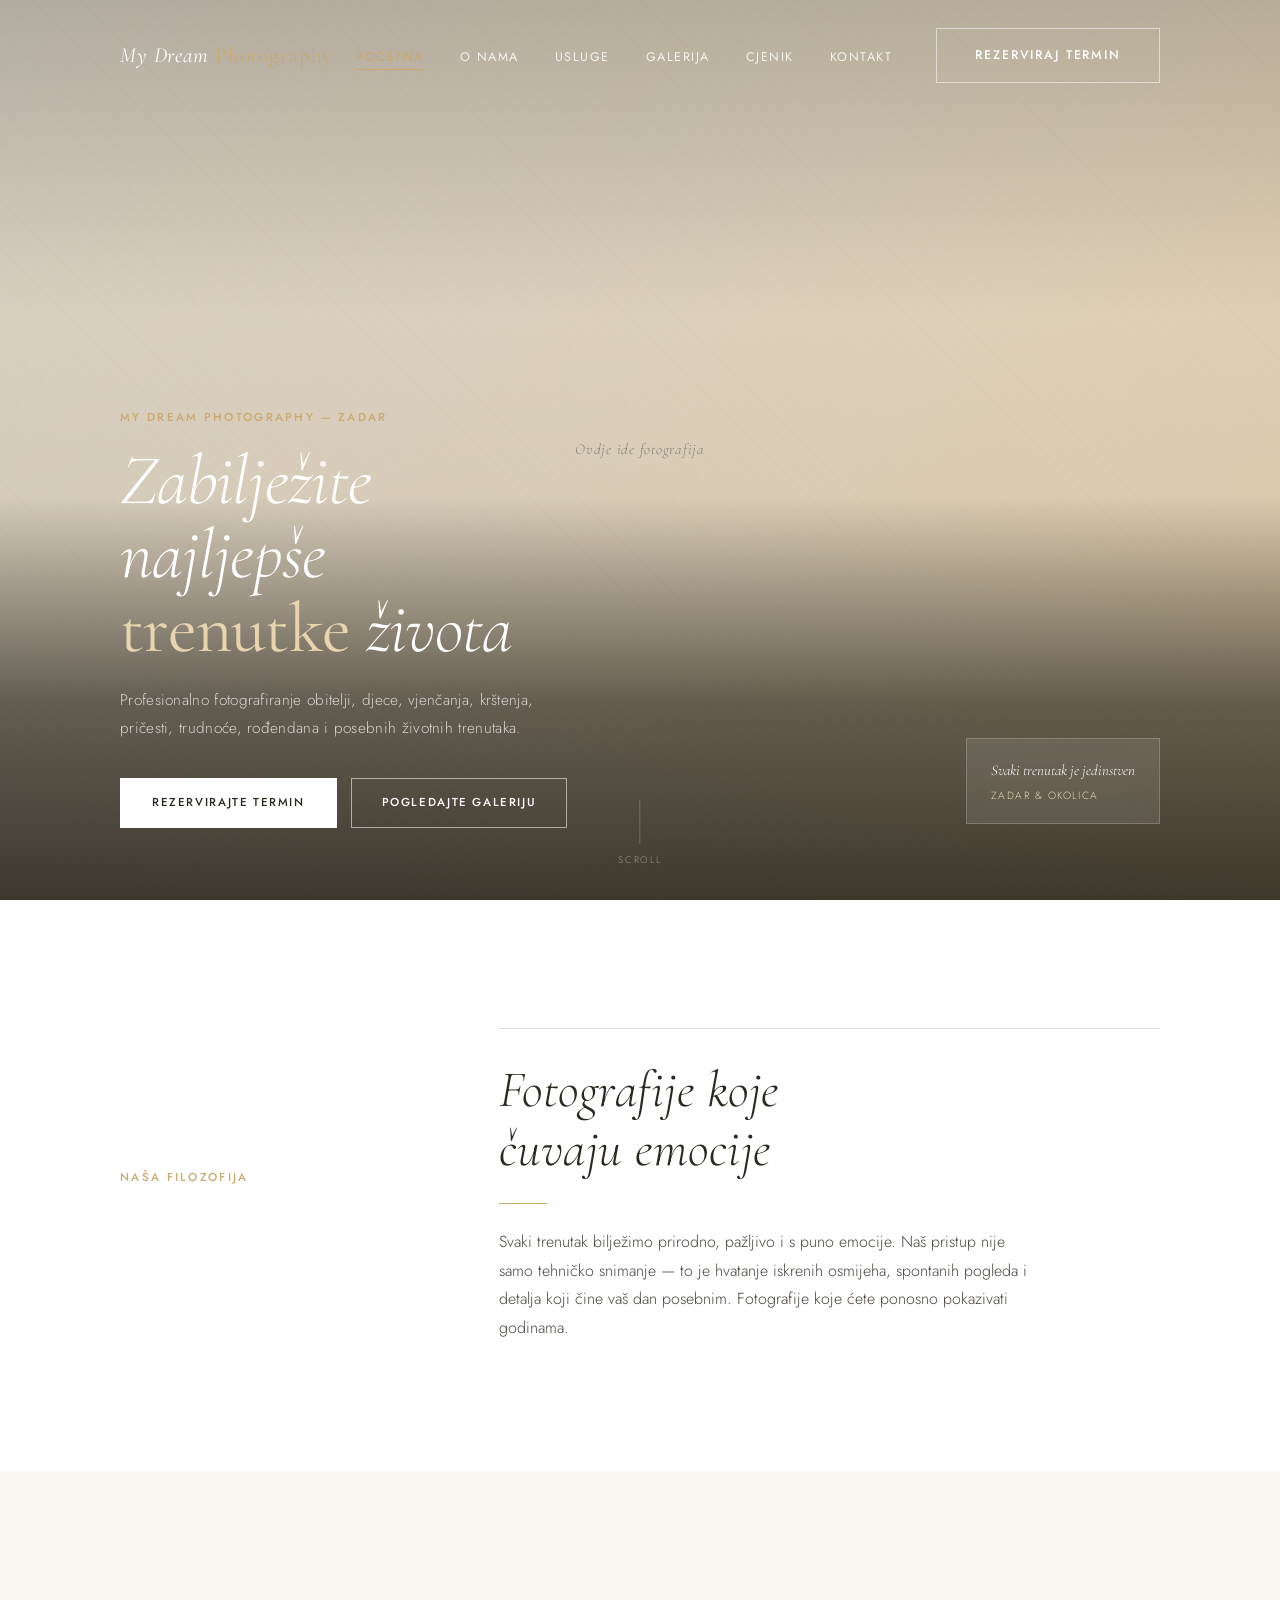
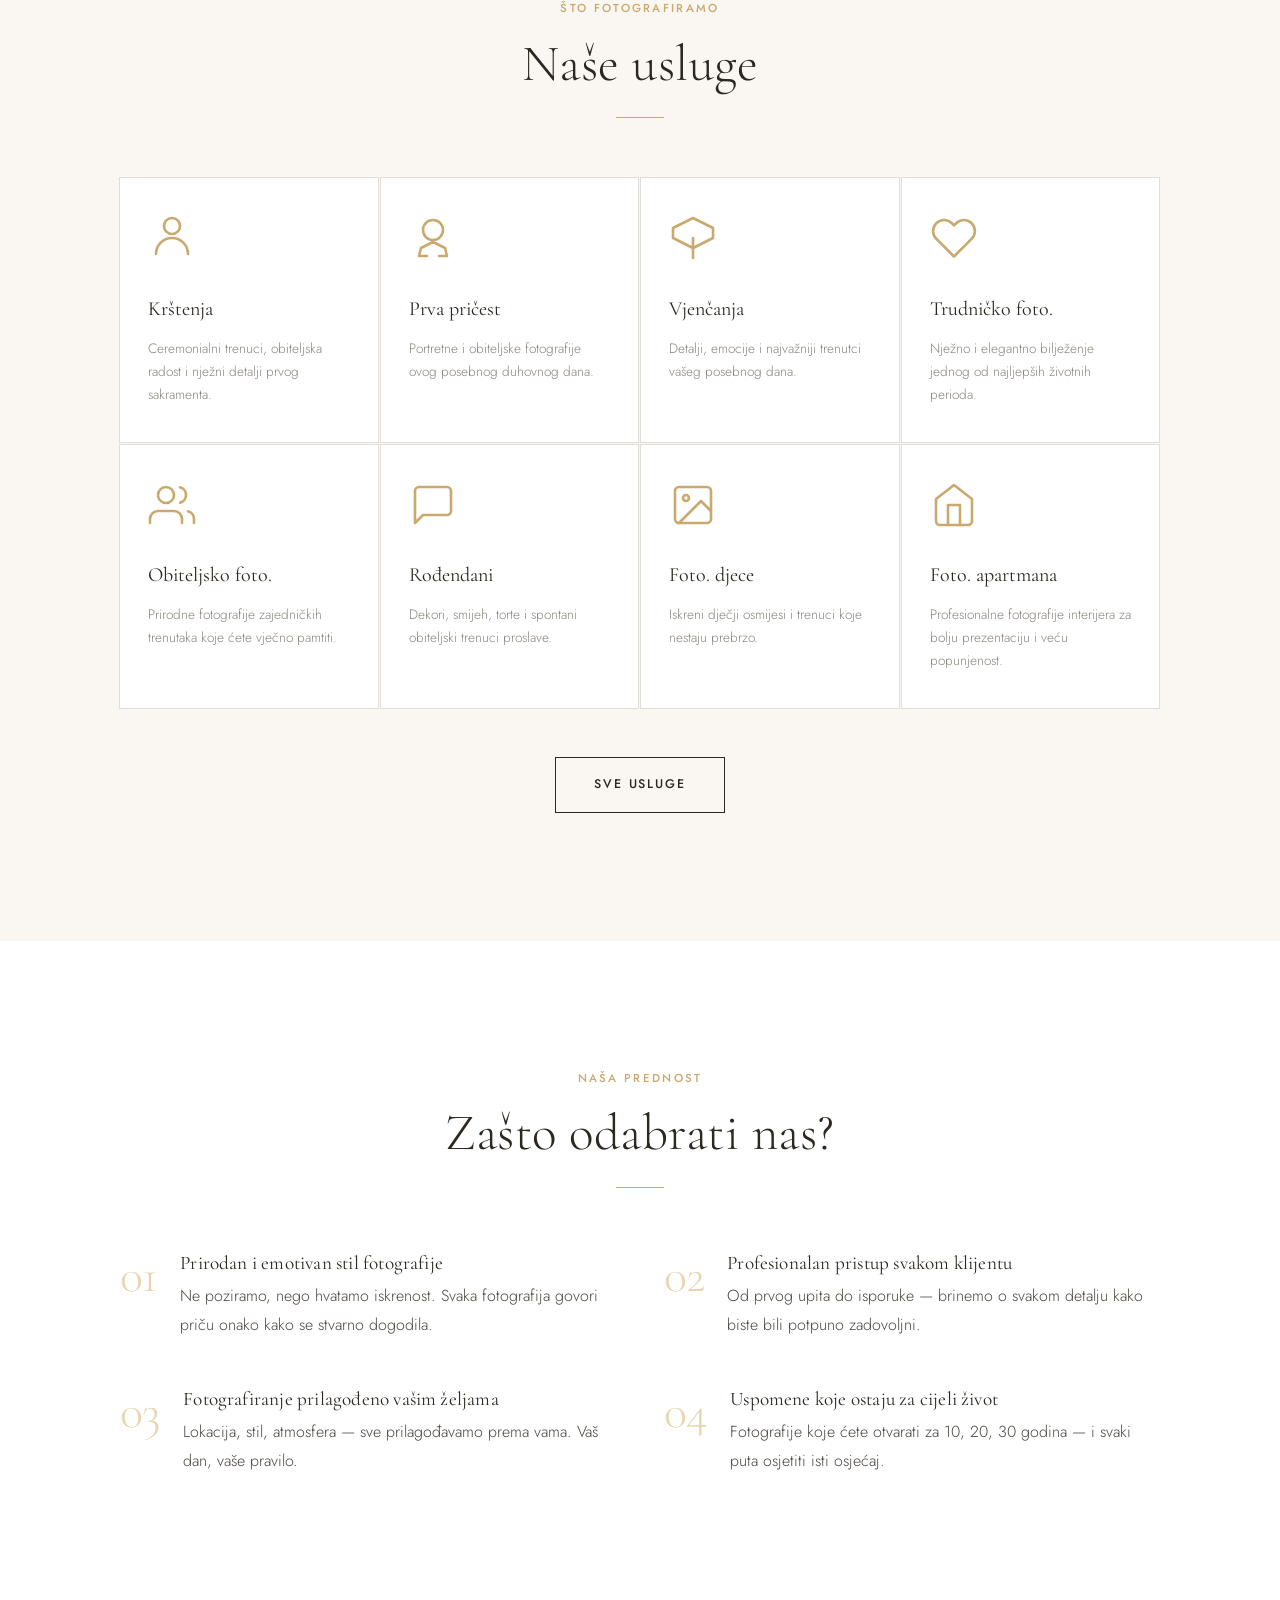
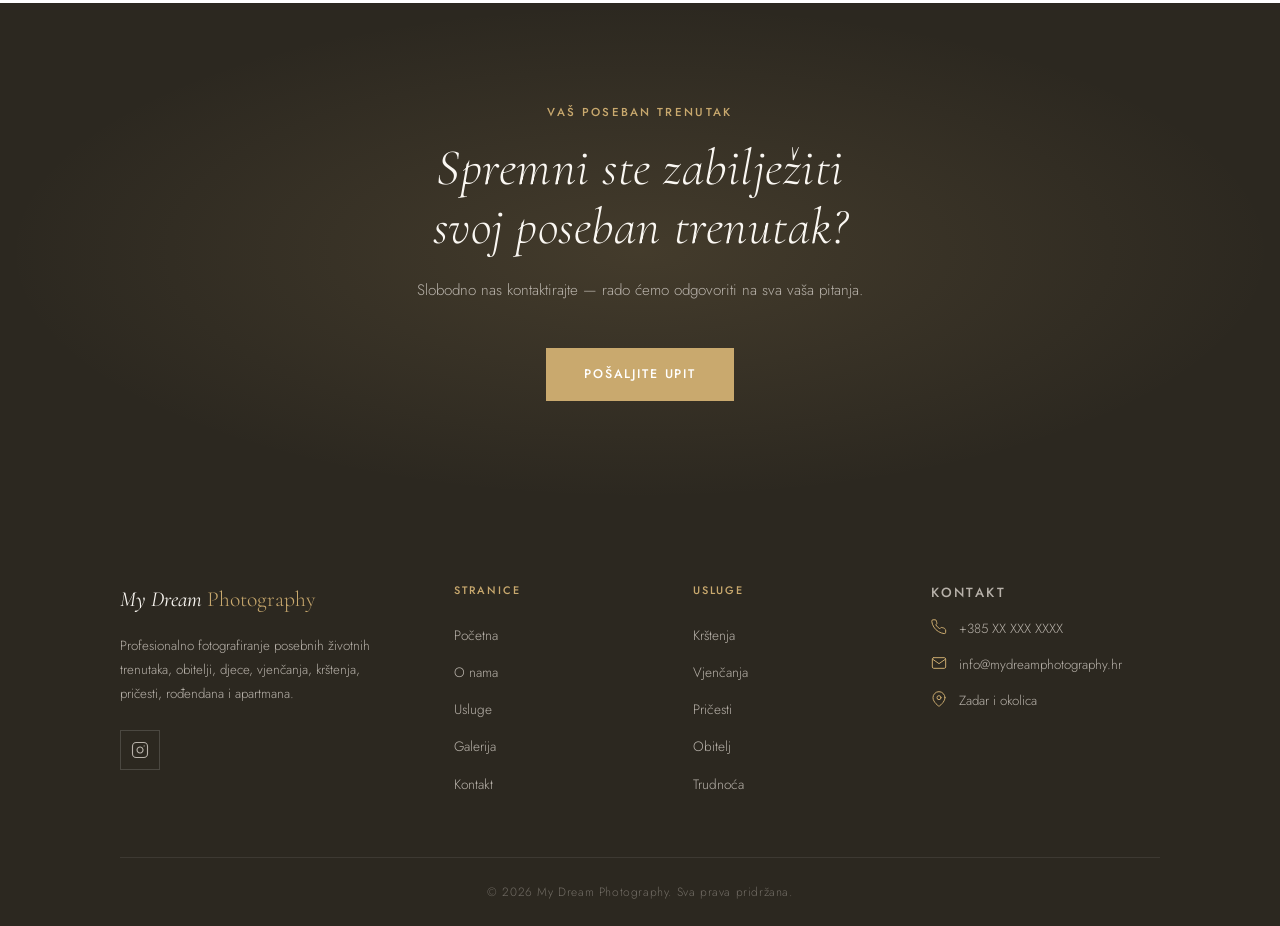
==== commit 4d5a2651: "2" ====
--- a/index.html
+++ b/index.html
@@ -15,8 +15,8 @@
 </head>
 <body>
 
-  <!-- NAV -->
-  <nav class="nav" aria-label="Glavna navigacija">
+  <!-- NAV — prozirna na hero fotografiji -->
+  <nav class="nav nav--hero" aria-label="Glavna navigacija">
     <div class="container">
       <div class="nav__inner">
         <a href="index.html" class="nav__logo">My Dream <span>Photography</span></a>
@@ -52,36 +52,47 @@
 
     <!-- HERO -->
     <section class="hero" aria-label="Hero sekcija">
+
+      <!-- Fotografija u pozadini — zamijeni src kad imaš pravu sliku -->
+      <div class="hero__bg photo-placeholder">
+        <span>Ovdje ide fotografija</span>
+      </div>
+
+      <!-- Gradient overlay za čitljivost teksta -->
+      <div class="hero__overlay"></div>
+
+      <!-- Tekst sadržaj -->
       <div class="hero__content">
-        <span class="eyebrow">My Dream Photography</span>
-        <h1 class="hero__title reveal">
-          Zabilježite<br>
-          najljepše<br>
-          <em>trenutke</em><br>
-          života
-        </h1>
-        <p class="hero__subtitle reveal" style="transition-delay: 0.15s;">
-          Profesionalno fotografiranje obitelji, djece, vjenčanja, krštenja, pričesti, trudnoće, rođendana i posebnih životnih trenutaka.
-        </p>
-        <div class="hero__buttons reveal" style="transition-delay: 0.25s;">
-          <a href="pages/kontakt.html" class="btn btn--primary">Rezervirajte termin</a>
-          <a href="pages/galerija.html" class="btn btn--outline">Pogledajte galeriju</a>
-        </div>
-        <div class="hero__scroll">
-          <span class="hero__scroll-line"></span>
-          Scroll
-        </div>
-      </div>
-
-      <div class="hero__visual">
-        <div class="photo-placeholder hero__photo-placeholder">
-          <span>Ovdje ide fotografija</span>
-        </div>
-        <div class="hero__badge reveal" style="transition-delay: 0.4s;">
-          <p>Svaki trenutak je jedinstven</p>
-          <span>Zadar &amp; okolica</span>
-        </div>
-      </div>
+        <div class="hero__left">
+          <span class="eyebrow" style="color: var(--gold);">My Dream Photography — Zadar</span>
+          <h1 class="hero__title reveal">
+            Zabilježite<br>
+            najljepše<br>
+            <em>trenutke</em> života
+          </h1>
+          <p class="hero__subtitle reveal" style="transition-delay: 0.15s;">
+            Profesionalno fotografiranje obitelji, djece, vjenčanja, krštenja, pričesti, trudnoće, rođendana i posebnih životnih trenutaka.
+          </p>
+          <div class="hero__buttons reveal" style="transition-delay: 0.25s;">
+            <a href="pages/kontakt.html" class="btn btn--hero-primary">Rezervirajte termin</a>
+            <a href="pages/galerija.html" class="btn btn--hero-ghost">Pogledajte galeriju</a>
+          </div>
+        </div>
+
+        <div class="hero__right">
+          <div class="hero__badge reveal" style="transition-delay: 0.4s;">
+            <p>Svaki trenutak je jedinstven</p>
+            <span>Zadar &amp; okolica</span>
+          </div>
+        </div>
+      </div>
+
+      <!-- Scroll indikator -->
+      <div class="hero__scroll">
+        <span class="hero__scroll-line"></span>
+        <span>Scroll</span>
+      </div>
+
     </section>
 
     <!-- INTRO -->
--- a/css/style.css
+++ b/css/style.css
@@ -389,135 +389,254 @@
   pointer-events: all;
 }
 
-/* ====== HERO ====== */
+/* ====== NAVIGATION — hero transparent varijanta ====== */
+.nav--hero {
+  background: transparent;
+  padding: 28px 0;
+}
+
+.nav--hero .nav__logo { color: var(--white); }
+.nav--hero .nav__logo span { color: var(--gold); }
+.nav--hero .nav__links a { color: rgba(255,255,255,0.85); }
+.nav--hero .nav__links a:hover { color: var(--white); }
+.nav--hero .nav__links a.active { color: var(--gold); }
+.nav--hero .btn--primary {
+  background: transparent;
+  color: var(--white);
+  border: 1px solid rgba(255,255,255,0.55);
+}
+.nav--hero .btn--primary:hover {
+  background: var(--white);
+  color: var(--dark);
+}
+.nav--hero .nav__hamburger span { background: var(--white); }
+
+.nav--hero.scrolled {
+  background: rgba(255,255,255,0.96);
+  padding: 18px 0;
+}
+.nav--hero.scrolled .nav__logo { color: var(--text-dark); }
+.nav--hero.scrolled .nav__links a { color: var(--text); }
+.nav--hero.scrolled .btn--primary {
+  background: var(--text-dark);
+  color: var(--white);
+  border-color: transparent;
+}
+.nav--hero.scrolled .btn--primary:hover { background: var(--gold); }
+.nav--hero.scrolled .nav__hamburger span { background: var(--text-dark); }
+
+/* ====== HERO FULL BLEED ====== */
 .hero {
-  min-height: 100vh;
-  display: grid;
-  grid-template-columns: 1fr 1fr;
   position: relative;
+  width: 100%;
+  height: 100vh;
+  min-height: 640px;
   overflow: hidden;
-}
-
+  display: flex;
+  align-items: flex-end;
+}
+
+.hero__bg {
+  position: absolute;
+  inset: 0;
+  width: 100%;
+  height: 100%;
+  object-fit: cover;
+  z-index: 0;
+}
+
+/* Gradient overlay — tamno odozdo za čitljivost */
+.hero__overlay {
+  position: absolute;
+  inset: 0;
+  z-index: 2;
+  background:
+    linear-gradient(
+      to bottom,
+      rgba(20,16,10,0.22) 0%,
+      rgba(20,16,10,0.04) 35%,
+      rgba(20,16,10,0.06) 55%,
+      rgba(20,16,10,0.62) 78%,
+      rgba(20,16,10,0.80) 100%
+    );
+}
+
+/* Sadržaj — pozicioniran dolje */
 .hero__content {
-  display: flex;
-  flex-direction: column;
-  justify-content: center;
-  padding: 140px clamp(20px, 5vw, 80px) 80px;
   position: relative;
-  z-index: 2;
-}
+  z-index: 10;
+  width: 100%;
+  max-width: var(--container);
+  margin: 0 auto;
+  padding: 0 clamp(20px, 5vw, 60px) 72px;
+  display: flex;
+  align-items: flex-end;
+  justify-content: space-between;
+  gap: 40px;
+}
+
+.hero__left { max-width: 600px; }
 
 .hero__title {
-  font-size: clamp(3rem, 5.5vw, 5.5rem);
+  font-family: var(--serif);
+  font-size: clamp(3.2rem, 5.5vw, 5.8rem);
   font-weight: 300;
   font-style: italic;
-  line-height: 1.08;
-  margin-bottom: 28px;
-  color: var(--text-dark);
+  color: var(--white);
+  line-height: 1.05;
+  margin-bottom: 20px;
+  letter-spacing: -0.01em;
 }
 
 .hero__title em {
   font-style: normal;
   font-weight: 400;
-  color: var(--gold);
+  color: var(--gold-light);
 }
 
 .hero__subtitle {
-  font-size: clamp(0.9rem, 1.4vw, 1rem);
+  font-size: clamp(0.88rem, 1.4vw, 0.96rem);
   font-weight: 300;
-  color: var(--text);
-  max-width: 440px;
-  margin-bottom: 44px;
-  line-height: 1.9;
+  color: rgba(255,255,255,0.75);
+  max-width: 460px;
+  margin-bottom: 36px;
+  line-height: 1.85;
   letter-spacing: 0.02em;
 }
 
 .hero__buttons {
   display: flex;
-  gap: 16px;
+  gap: 14px;
   flex-wrap: wrap;
 }
 
-.hero__visual {
-  position: relative;
-  background: linear-gradient(160deg, var(--cream) 0%, var(--gold-light) 100%);
-  overflow: hidden;
-}
-
-.hero__photo {
-  width: 100%;
-  height: 100%;
-  object-fit: cover;
-}
-
-.hero__photo-placeholder {
-  width: 100%;
-  height: 100%;
-  min-height: 600px;
+/* Gumbi na hero fotografiji */
+.btn--hero-primary {
+  background: var(--white);
+  color: var(--text-dark);
+  font-family: var(--sans);
+  font-size: 0.72rem;
+  font-weight: 500;
+  letter-spacing: 0.14em;
+  text-transform: uppercase;
+  padding: 15px 32px;
+  border: none;
+  cursor: pointer;
+  transition: all var(--dur-fast) var(--ease-out);
+  text-decoration: none;
+  display: inline-flex;
+  align-items: center;
+}
+.btn--hero-primary:hover {
+  background: var(--gold);
+  color: var(--white);
+  transform: translateY(-2px);
+}
+
+.btn--hero-ghost {
+  background: transparent;
+  color: var(--white);
+  border: 1px solid rgba(255,255,255,0.55);
+  font-family: var(--sans);
+  font-size: 0.72rem;
+  font-weight: 500;
+  letter-spacing: 0.14em;
+  text-transform: uppercase;
+  padding: 14px 30px;
+  cursor: pointer;
+  transition: all var(--dur-fast) var(--ease-out);
+  text-decoration: none;
+  display: inline-flex;
+  align-items: center;
+}
+.btn--hero-ghost:hover {
+  border-color: var(--white);
+  background: rgba(255,255,255,0.1);
+}
+
+/* Desni badge */
+.hero__right {
+  flex-shrink: 0;
+  align-self: flex-end;
+  padding-bottom: 4px;
 }
 
 .hero__badge {
-  position: absolute;
-  bottom: 48px;
-  left: -20px;
-  background: var(--white);
-  padding: 20px 28px;
-  box-shadow: 0 8px 40px rgba(0,0,0,0.08);
+  background: rgba(255,255,255,0.1);
+  backdrop-filter: blur(12px);
+  -webkit-backdrop-filter: blur(12px);
+  border: 1px solid rgba(255,255,255,0.2);
+  padding: 18px 24px;
+  min-width: 190px;
 }
 
 .hero__badge p {
   font-family: var(--serif);
-  font-size: 0.95rem;
   font-style: italic;
-  color: var(--text-dark);
+  font-size: 0.93rem;
+  color: var(--white);
+  margin-bottom: 4px;
 }
 
 .hero__badge span {
   font-family: var(--sans);
-  font-size: 0.7rem;
-  letter-spacing: 0.12em;
+  font-size: 0.65rem;
+  letter-spacing: 0.14em;
   text-transform: uppercase;
-  color: var(--gold);
+  color: var(--gold-light);
   display: block;
-  margin-top: 4px;
-}
-
+}
+
+/* Scroll indikator — vertikalna linija */
 .hero__scroll {
   position: absolute;
-  bottom: 40px;
-  left: clamp(20px, 5vw, 80px);
-  display: flex;
+  bottom: 32px;
+  left: 50%;
+  transform: translateX(-50%);
+  z-index: 10;
+  display: flex;
+  flex-direction: column;
   align-items: center;
-  gap: 14px;
-  font-size: 0.72rem;
-  letter-spacing: 0.15em;
+  gap: 8px;
+  font-size: 0.6rem;
+  letter-spacing: 0.18em;
   text-transform: uppercase;
-  color: var(--text-light);
+  color: rgba(255,255,255,0.45);
 }
 
 .hero__scroll-line {
-  width: 40px;
-  height: 1px;
-  background: var(--gold);
+  width: 1px;
+  height: 44px;
+  background: rgba(255,255,255,0.2);
   position: relative;
   overflow: hidden;
+  order: -1;
 }
 
 .hero__scroll-line::after {
   content: '';
   position: absolute;
-  left: -100%;
-  top: 0;
+  top: -100%;
+  left: 0;
   width: 100%;
   height: 100%;
-  background: var(--text-dark);
+  background: var(--gold);
   animation: lineSlide 2s ease-in-out infinite;
 }
 
 @keyframes lineSlide {
-  0% { left: -100%; }
-  50% { left: 0; }
-  100% { left: 100%; }
+  0% { top: -100%; }
+  50% { top: 0; }
+  100% { top: 100%; }
+}
+
+/* Responsive hero */
+@media (max-width: 768px) {
+  .hero { height: 100svh; align-items: flex-end; }
+  .hero__content { flex-direction: column; align-items: flex-start; padding-bottom: 60px; gap: 24px; }
+  .hero__right { align-self: flex-start; }
+  .hero__title { font-size: clamp(2.8rem, 10vw, 4rem); }
+  .hero__scroll { display: none; }
 }
 
 /* ====== INTRO SECTION ====== */
@@ -1354,23 +1473,8 @@
   .nav__links, .nav__cta { display: none; }
   .nav__hamburger { display: flex; }
 
-  .hero {
-    grid-template-columns: 1fr;
-    min-height: auto;
-  }
-
-  .hero__content {
-    padding: 120px 20px 60px;
-    min-height: 70vh;
-    background: var(--cream);
-  }
-
-  .hero__visual {
-    min-height: 50vw;
-  }
-
-  .hero__photo-placeholder { min-height: 300px; }
-  .hero__badge { display: none; }
+  .hero__content { flex-direction: column; align-items: flex-start; padding-bottom: 60px; gap: 24px; }
+  .hero__right { align-self: flex-start; }
   .hero__scroll { display: none; }
 
   .intro__inner {
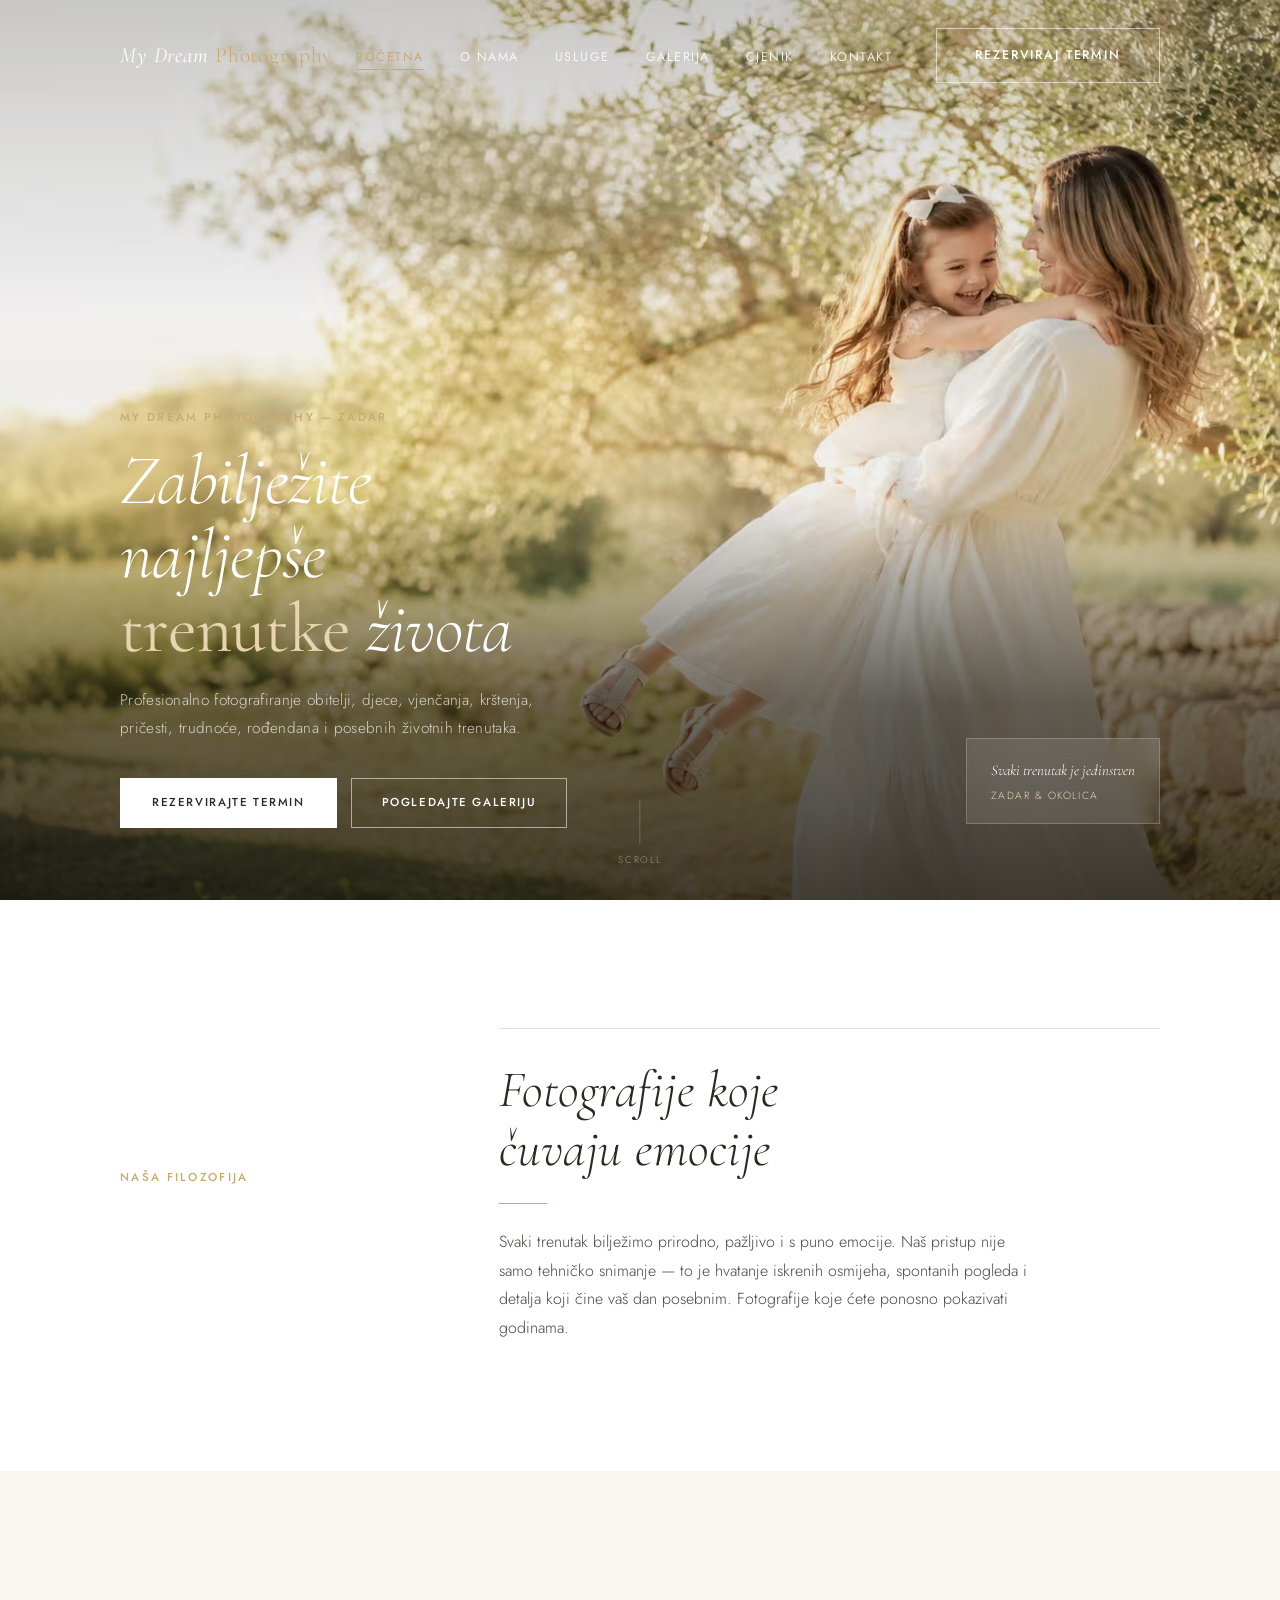
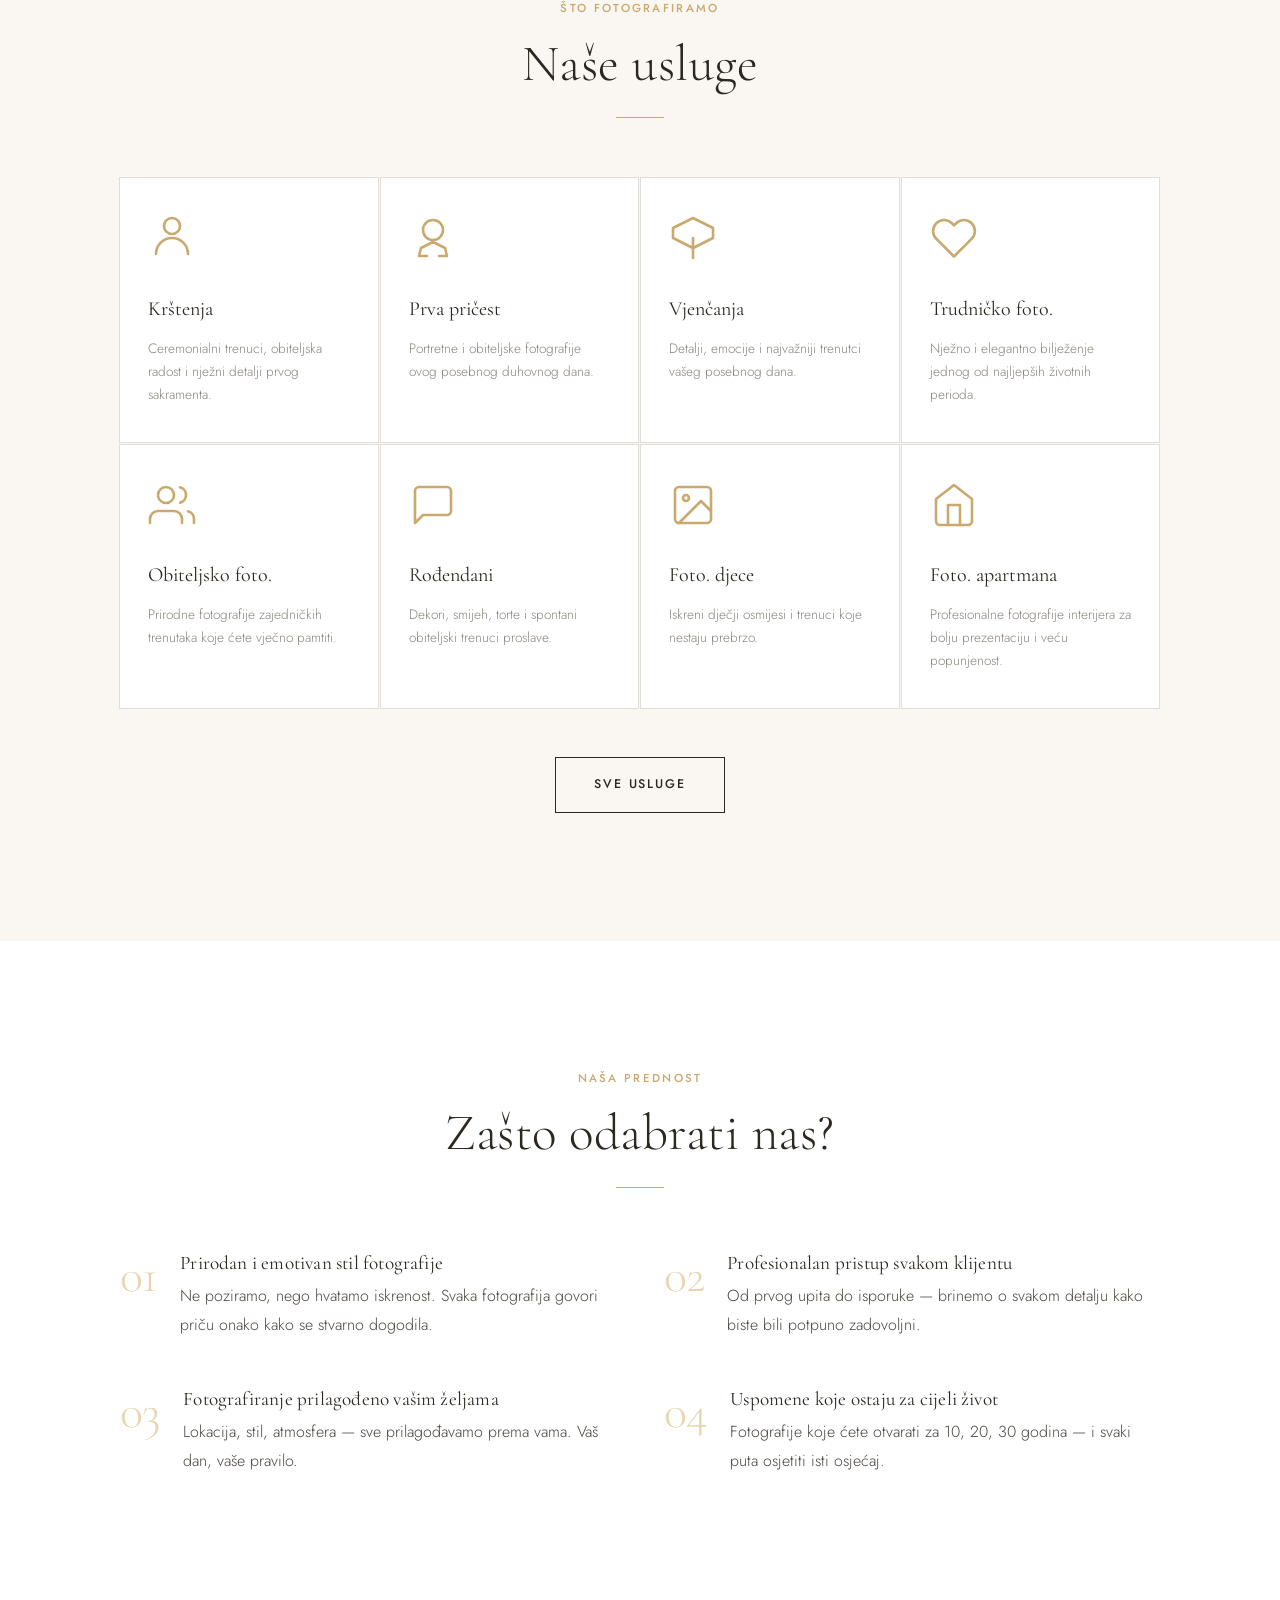
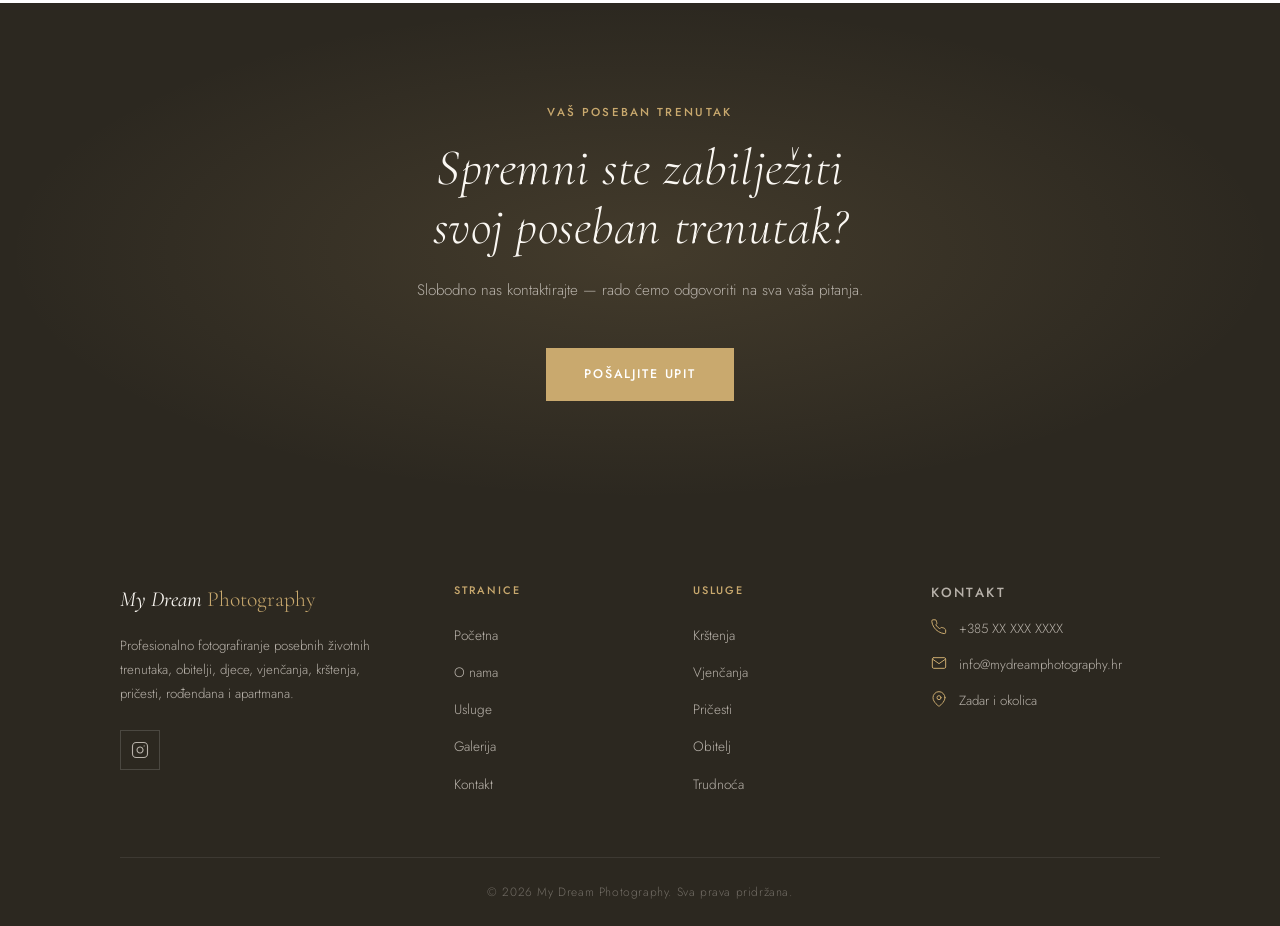
==== commit 8a74e594: "3" ====
--- a/index.html
+++ b/index.html
@@ -53,10 +53,8 @@
     <!-- HERO -->
     <section class="hero" aria-label="Hero sekcija">
 
-      <!-- Fotografija u pozadini — zamijeni src kad imaš pravu sliku -->
-      <div class="hero__bg photo-placeholder">
-        <span>Ovdje ide fotografija</span>
-      </div>
+      <!-- Fotografija u pozadini -->
+      <img src="images/hero.avif" alt="Mama s djevojčicom u masliniku — My Dream Photography" class="hero__bg" style="position:absolute;inset:0;width:100%;height:100%;object-fit:cover;z-index:0;">
 
       <!-- Gradient overlay za čitljivost teksta -->
       <div class="hero__overlay"></div>
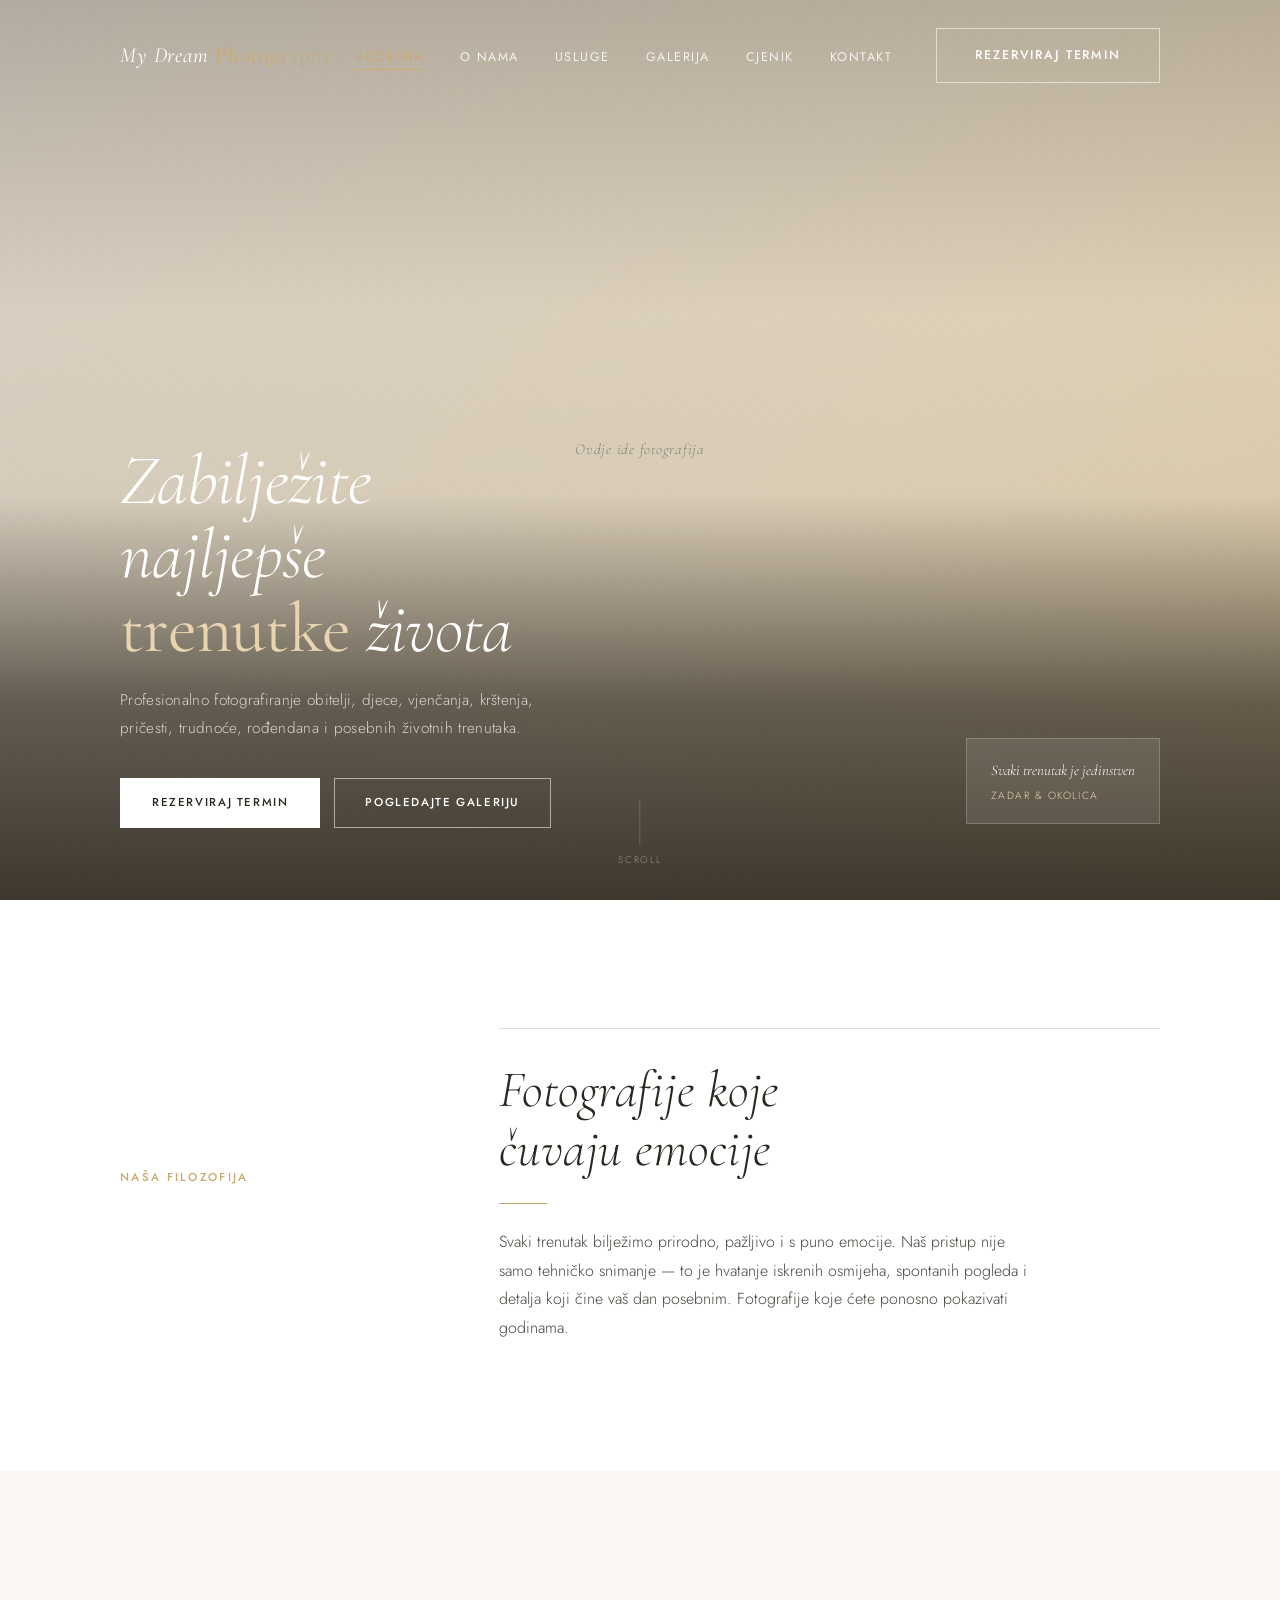
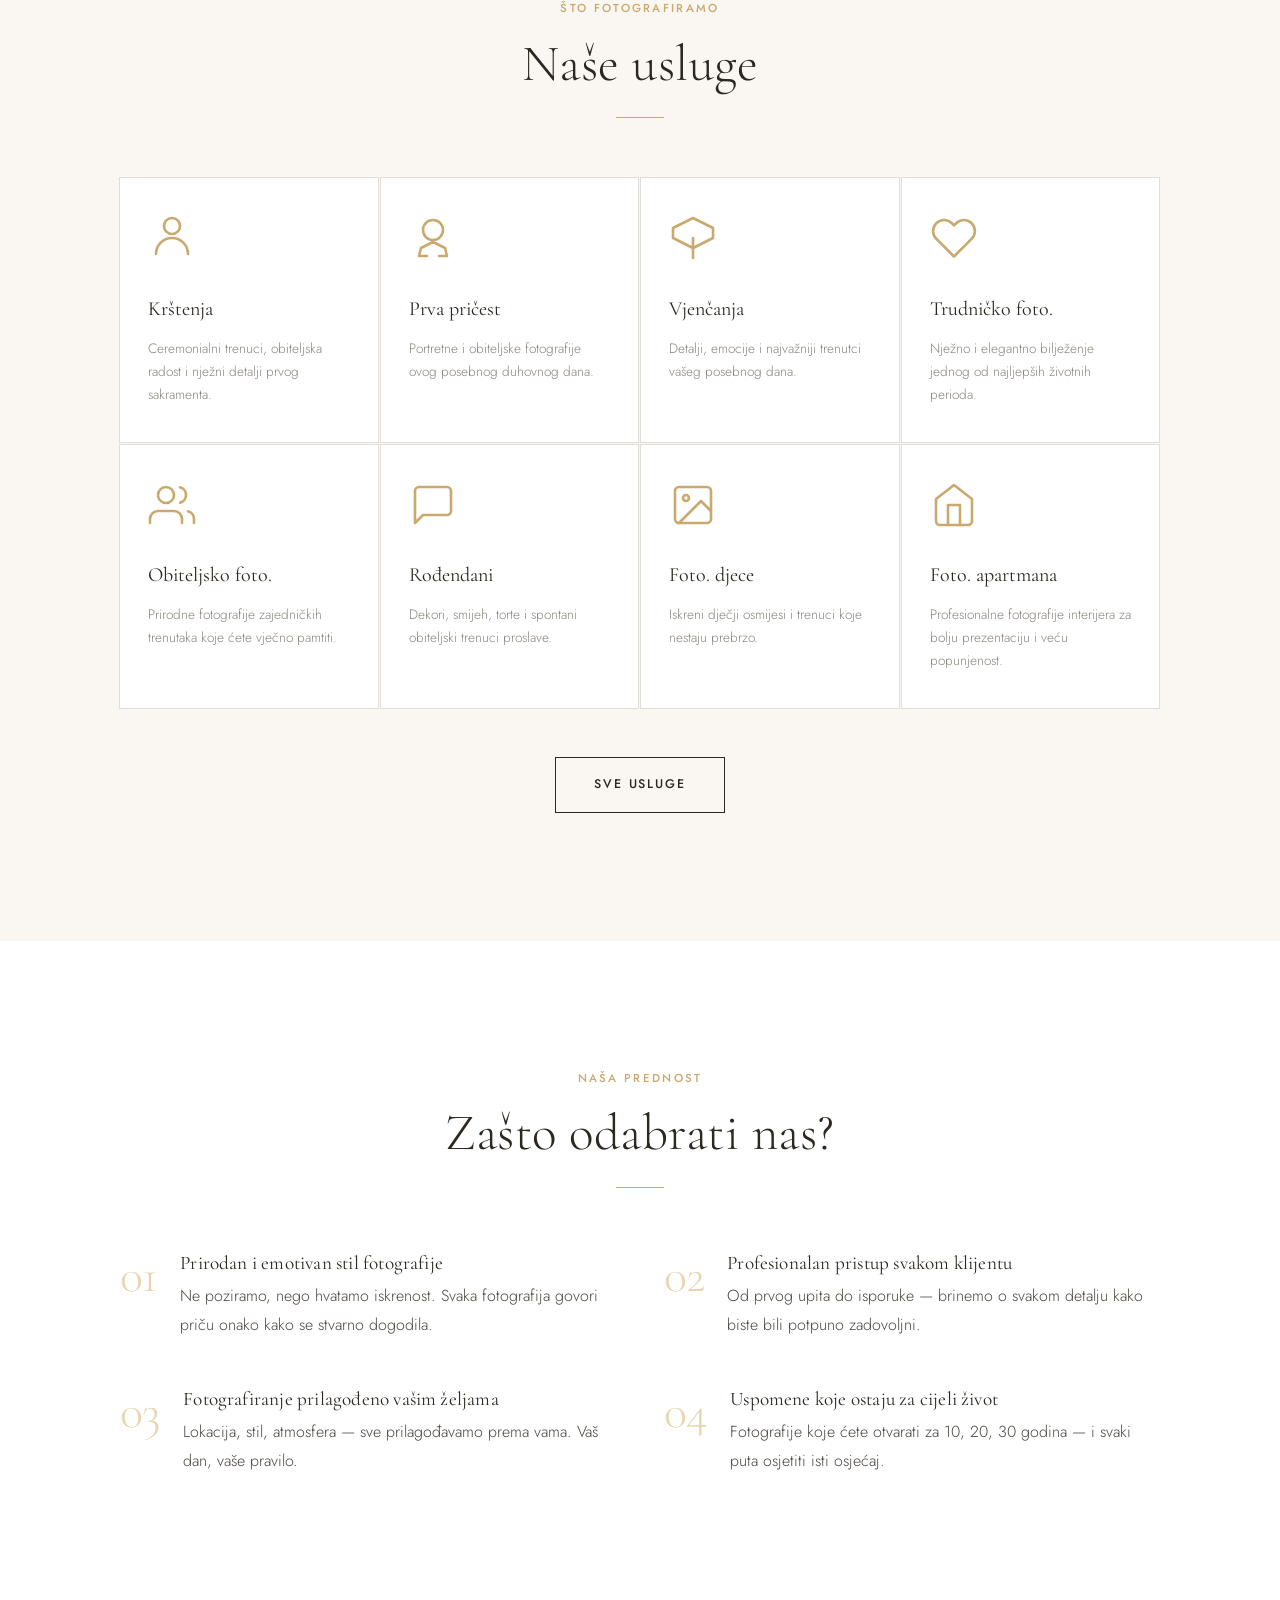
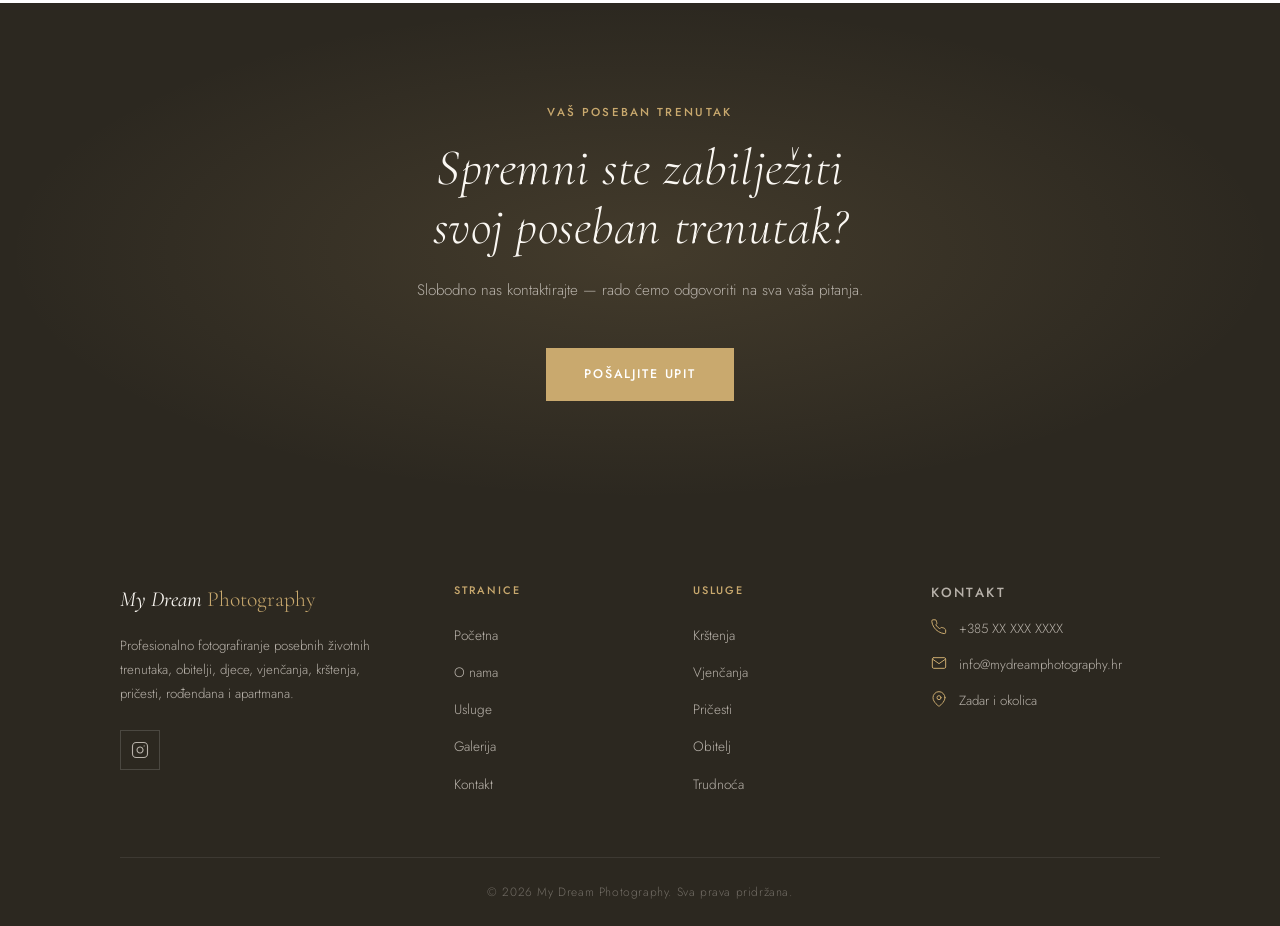
==== commit 4aa9694d: "7" ====
--- a/index.html
+++ b/index.html
@@ -53,8 +53,10 @@
     <!-- HERO -->
     <section class="hero" aria-label="Hero sekcija">
 
-      <!-- Fotografija u pozadini -->
-      <img src="images/hero.avif" alt="Mama s djevojčicom u masliniku — My Dream Photography" class="hero__bg" style="position:absolute;inset:0;width:100%;height:100%;object-fit:cover;z-index:0;">
+      <!-- Fotografija u pozadini — zamijeni src kad imaš pravu sliku -->
+      <div class="hero__bg photo-placeholder">
+        <span>Ovdje ide fotografija</span>
+      </div>
 
       <!-- Gradient overlay za čitljivost teksta -->
       <div class="hero__overlay"></div>
@@ -62,7 +64,6 @@
       <!-- Tekst sadržaj -->
       <div class="hero__content">
         <div class="hero__left">
-          <span class="eyebrow" style="color: var(--gold);">My Dream Photography — Zadar</span>
           <h1 class="hero__title reveal">
             Zabilježite<br>
             najljepše<br>
@@ -72,7 +73,7 @@
             Profesionalno fotografiranje obitelji, djece, vjenčanja, krštenja, pričesti, trudnoće, rođendana i posebnih životnih trenutaka.
           </p>
           <div class="hero__buttons reveal" style="transition-delay: 0.25s;">
-            <a href="pages/kontakt.html" class="btn btn--hero-primary">Rezervirajte termin</a>
+            <a href="pages/kontakt.html" class="btn btn--hero-primary">Rezerviraj termin</a>
             <a href="pages/galerija.html" class="btn btn--hero-ghost">Pogledajte galeriju</a>
           </div>
         </div>
--- a/css/style.css
+++ b/css/style.css
@@ -362,10 +362,18 @@
 .nav__mobile a:hover { color: var(--gold); }
 
 .nav__mobile .btn {
-  margin-top: 32px;
+  margin-top: 36px;
   opacity: 0;
   transform: translateY(10px);
-  transition: opacity 0.4s 0.4s, transform 0.4s 0.4s, all var(--dur-fast);
+  transition: opacity 0.4s 0.4s, transform 0.4s 0.4s;
+  background: var(--text-dark);
+  color: var(--white) !important;
+  border: none;
+  width: 100%;
+  justify-content: center;
+  padding: 18px 24px;
+  font-size: 0.78rem;
+  letter-spacing: 0.15em;
 }
 
 .nav__mobile.open .btn {
@@ -1473,8 +1481,91 @@
   .nav__links, .nav__cta { display: none; }
   .nav__hamburger { display: flex; }
 
-  .hero__content { flex-direction: column; align-items: flex-start; padding-bottom: 60px; gap: 24px; }
-  .hero__right { align-self: flex-start; }
+  /* Mobile menu button — puni width, dobro udaljen od linkova */
+  .nav__mobile {
+    padding: 80px 36px 60px;
+    gap: 0;
+  }
+  .nav__mobile a {
+    font-size: 1.8rem;
+    margin-bottom: 12px;
+    width: 100%;
+  }
+  .nav__mobile .btn {
+    margin-top: 36px;
+    width: 100%;
+    justify-content: center;
+    padding: 18px 24px;
+    font-size: 0.78rem;
+    text-align: center;
+  }
+
+  /* Hero — tekst vidljiv na fotografiji */
+  .hero {
+    height: 100svh;
+    min-height: 600px;
+    align-items: flex-end;
+  }
+
+  /* Jači overlay na mobitelu za čitljivost */
+  .hero__overlay {
+    background:
+      linear-gradient(
+        to bottom,
+        rgba(20,16,10,0.35) 0%,
+        rgba(20,16,10,0.10) 30%,
+        rgba(20,16,10,0.25) 55%,
+        rgba(20,16,10,0.75) 78%,
+        rgba(20,16,10,0.90) 100%
+      );
+  }
+
+  .hero__content {
+    flex-direction: column;
+    align-items: flex-start;
+    padding: 0 24px 56px;
+    gap: 0;
+  }
+
+  .hero__left { max-width: 100%; }
+
+  /* Eyebrow u hero */
+  .hero__content .eyebrow {
+    color: var(--gold-light);
+    margin-bottom: 10px;
+  }
+
+  .hero__title {
+    font-size: clamp(2.6rem, 11vw, 3.8rem);
+    color: var(--white);
+    margin-bottom: 14px;
+    line-height: 1.05;
+  }
+
+  .hero__title em { color: var(--gold-light); }
+
+  .hero__subtitle {
+    color: rgba(255,255,255,0.82);
+    font-size: 0.88rem;
+    margin-bottom: 28px;
+    max-width: 100%;
+  }
+
+  .hero__buttons {
+    flex-direction: column;
+    gap: 10px;
+    width: 100%;
+  }
+
+  .btn--hero-primary,
+  .btn--hero-ghost {
+    width: 100%;
+    justify-content: center;
+    padding: 16px 24px;
+    font-size: 0.72rem;
+  }
+
+  .hero__right { display: none; }
   .hero__scroll { display: none; }
 
   .intro__inner {
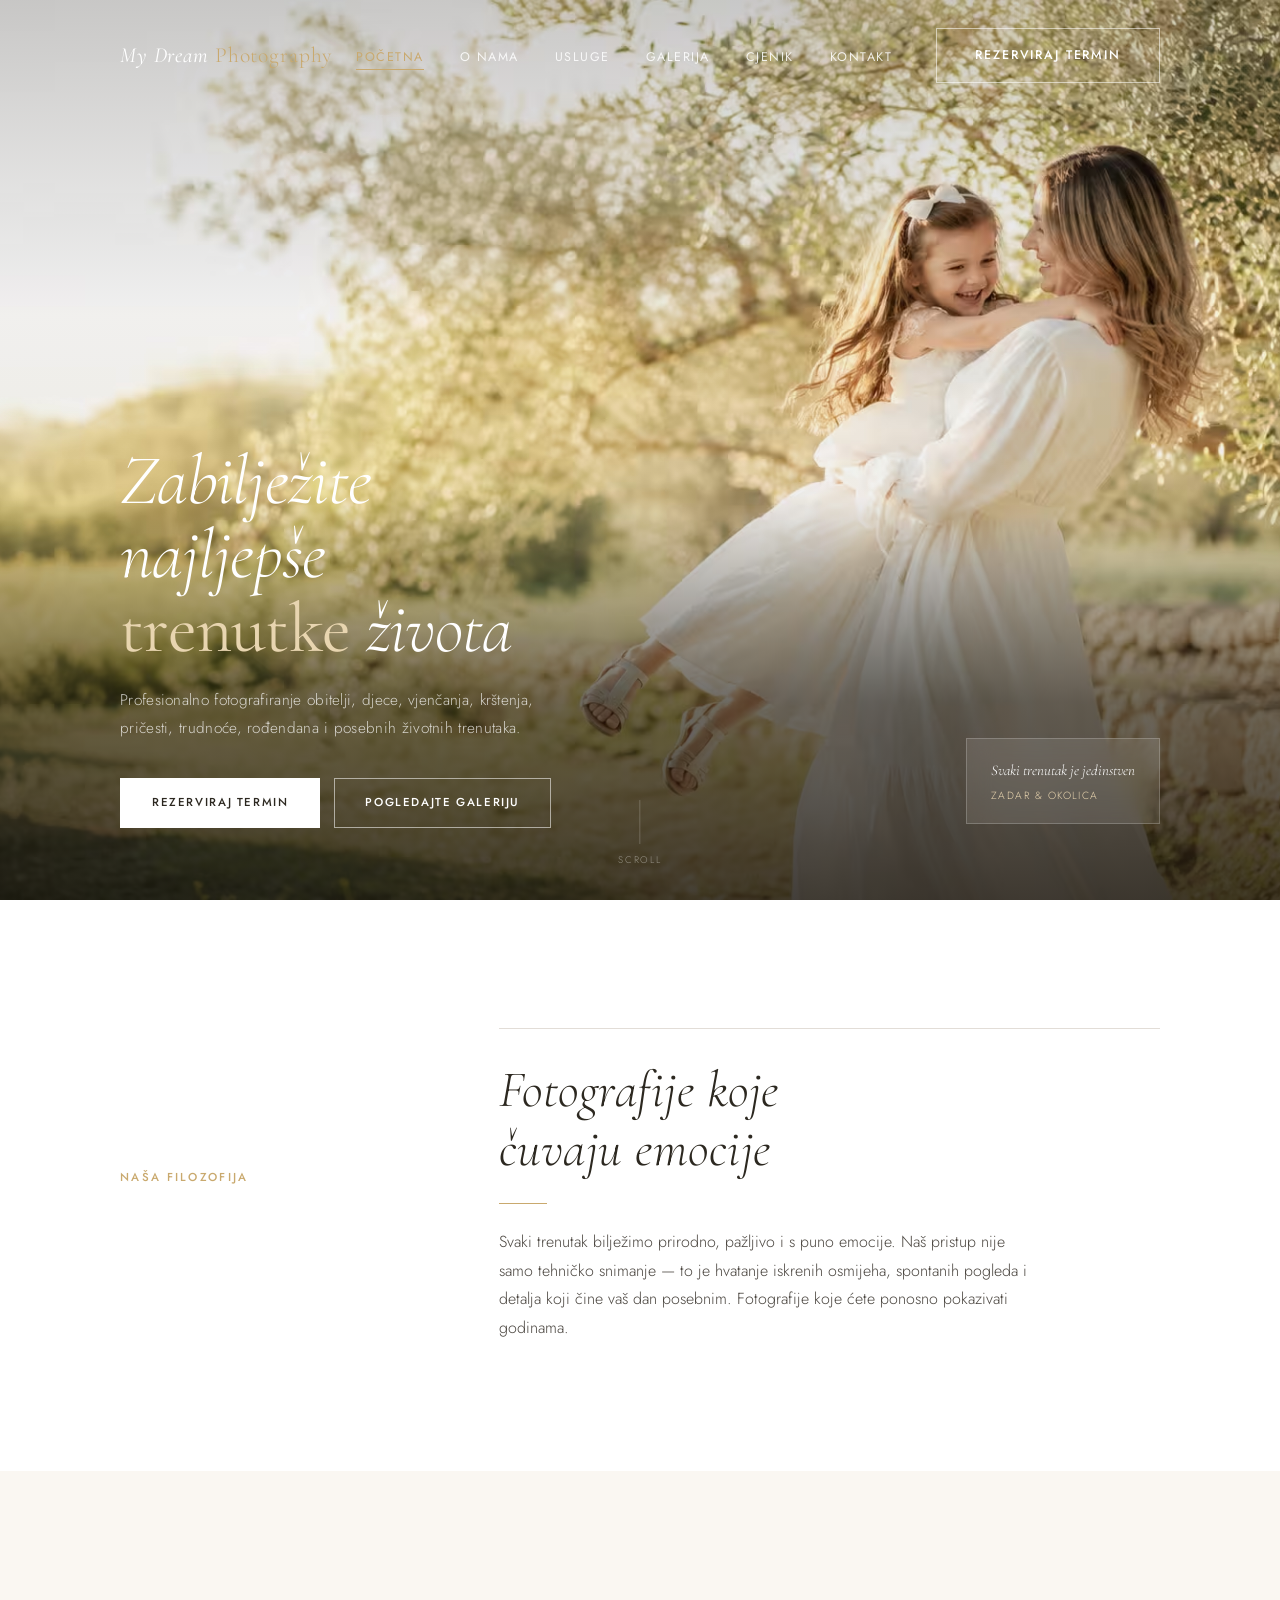
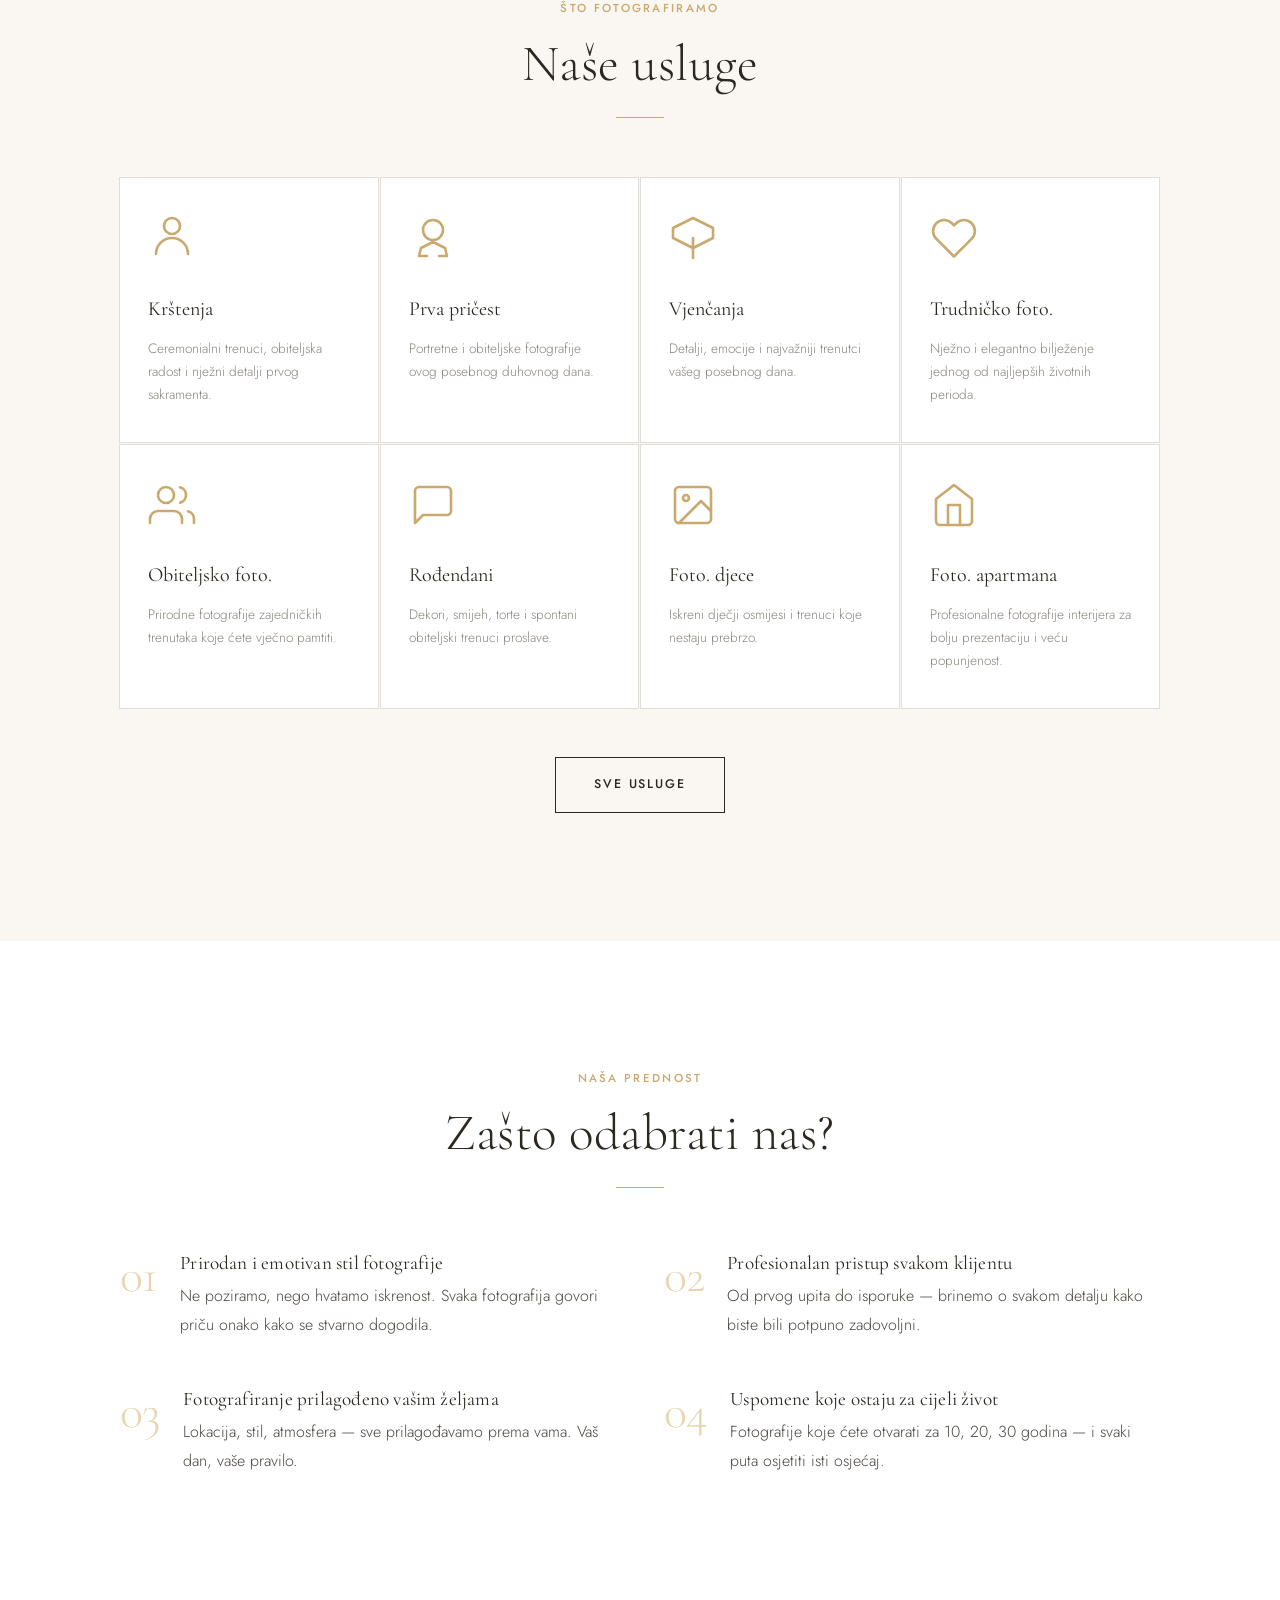
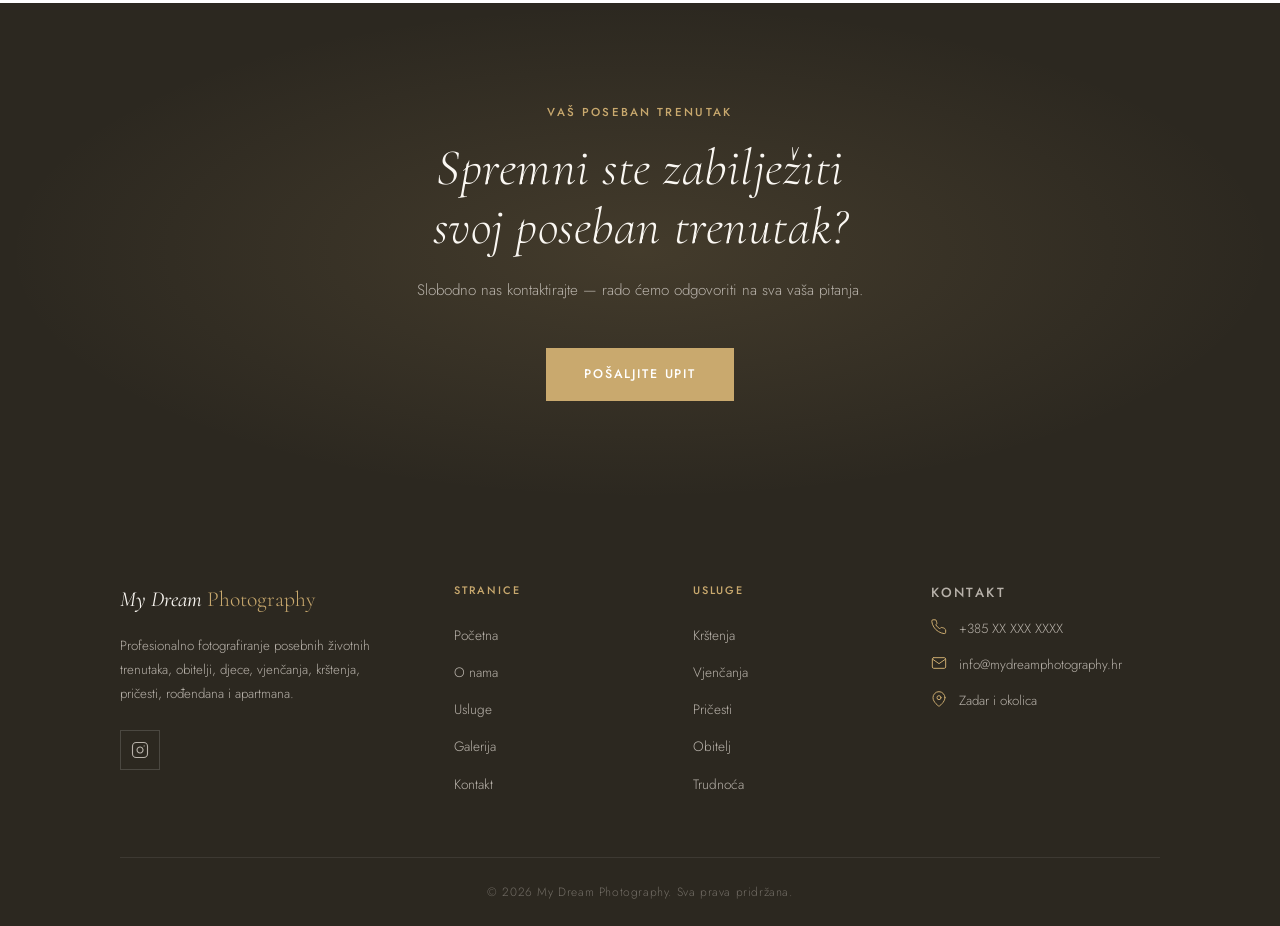
==== commit a0a94930: "2" ====
--- a/index.html
+++ b/index.html
@@ -54,9 +54,7 @@
     <section class="hero" aria-label="Hero sekcija">
 
       <!-- Fotografija u pozadini — zamijeni src kad imaš pravu sliku -->
-      <div class="hero__bg photo-placeholder">
-        <span>Ovdje ide fotografija</span>
-      </div>
+      <img src="images/hero.avif" alt="Mama s djevojčicom u masliniku — My Dream Photography" class="hero__bg" style="position:absolute;inset:0;width:100%;height:100%;object-fit:cover;z-index:0;">
 
       <!-- Gradient overlay za čitljivost teksta -->
       <div class="hero__overlay"></div>
